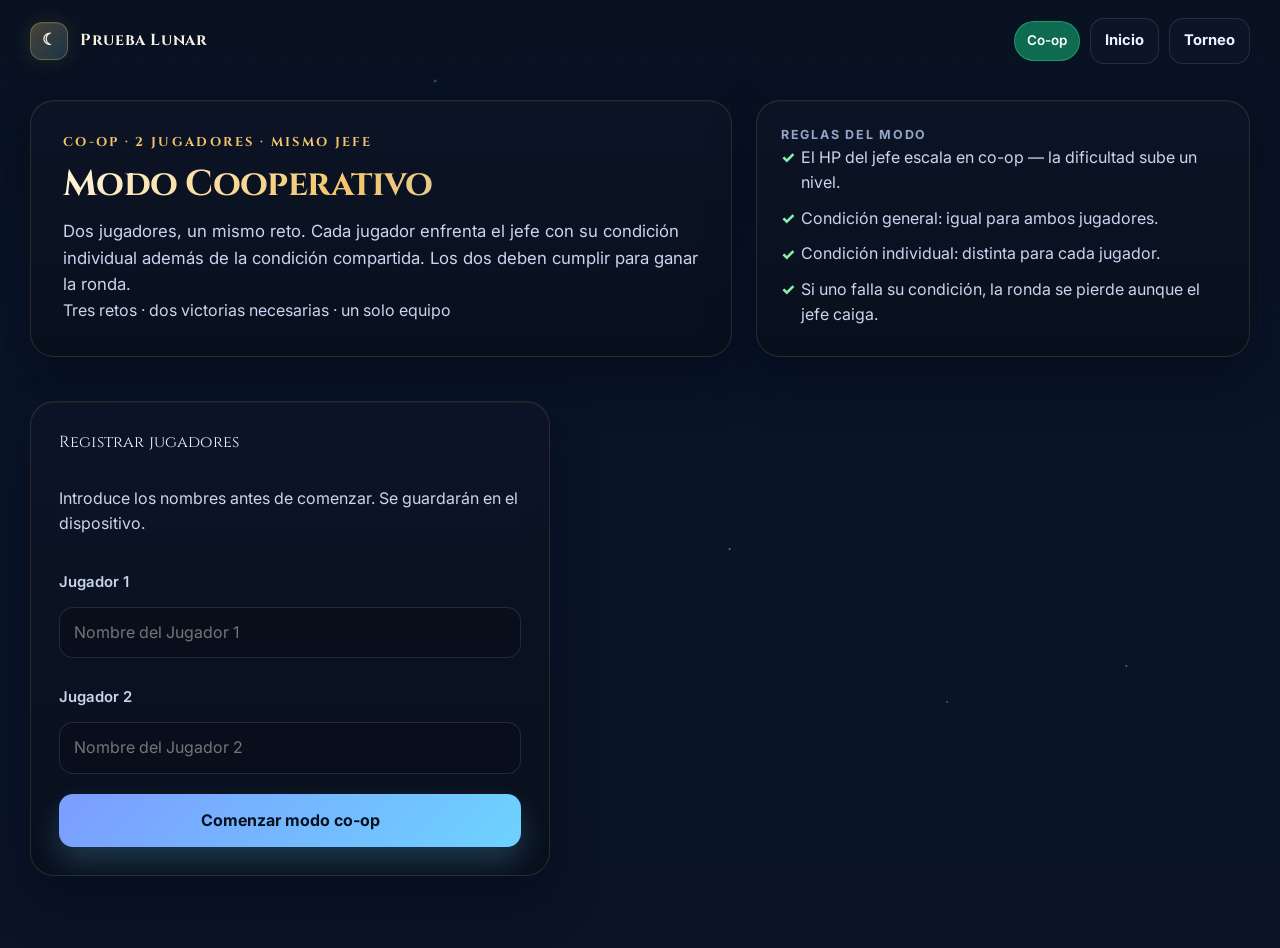
==== cooperativo.html @ 5e246ba1 "Modo Coop anexo de nuevo modo cooperativo, ajuste de datos, mejora en el torneo" ====
<!DOCTYPE html>
<html lang="es">

<head>
  <meta charset="UTF-8">
  <meta name="viewport" content="width=device-width, initial-scale=1.0">
  <title>Prueba Lunar | Modo Cooperativo</title>
  <link rel="preconnect" href="https://fonts.googleapis.com">
  <link rel="preconnect" href="https://fonts.gstatic.com" crossorigin>
  <link href="https://fonts.googleapis.com/css2?family=Cinzel:wght@500;600;700;800&family=Inter:wght@400;500;600;700;800&family=Sora:wght@500;600;700;800&display=swap" rel="stylesheet">
  <link rel="stylesheet" href="assets/css/base.css">
  <link rel="stylesheet" href="assets/css/layout.css">
  <link rel="stylesheet" href="assets/css/components.css">
  <link rel="stylesheet" href="assets/css/modes.css">
</head>

<body>
  <div class="site-shell">
    <header class="topbar">
      <a class="brand" href="index.html">
        <span class="brand-mark" aria-hidden="true">☾</span>
        <span>Prueba Lunar</span>
      </a>
      <div class="topbar-actions">
        <span class="status-chip status-chip-live">Co-op</span>
        <a class="btn btn-ghost btn-sm" href="index.html">Inicio</a>
        <a class="btn btn-ghost btn-sm" href="torneo.html">Torneo</a>
      </div>
    </header>

    <div id="coop-live-region" class="sr-only" aria-live="polite" aria-atomic="true"></div>

    <!-- ── Pantalla de configuración ─────────────────────────────────── -->
    <main id="coop-setup" class="page-wrap coop-setup-wrap">
      <section class="hero hero-landing">
        <div class="hero-copy">
          <div class="eyebrow">Co-op · 2 jugadores · mismo jefe</div>
          <h1 class="hero-title">Modo Cooperativo</h1>
          <p class="hero-text">
            Dos jugadores, un mismo reto. Cada jugador enfrenta el jefe con su condición individual
            además de la condición compartida. Los dos deben cumplir para ganar la ronda.
          </p>
          <p class="hero-note">Tres retos · dos victorias necesarias · un solo equipo</p>
        </div>

        <aside class="hero-panel" aria-label="Reglas del modo cooperativo">
          <div class="panel-kicker">Reglas del modo</div>
          <ul class="live-shortcuts-list">
            <li>El HP del jefe escala en co-op — la dificultad sube un nivel.</li>
            <li>Condición general: igual para ambos jugadores.</li>
            <li>Condición individual: distinta para cada jugador.</li>
            <li>Si uno falla su condición, la ronda se pierde aunque el jefe caiga.</li>
          </ul>
        </aside>
      </section>

      <div class="panel-card coop-setup-card">
        <div class="panel-title">Registrar jugadores</div>
        <p class="mode-selector-copy">Introduce los nombres antes de comenzar. Se guardarán en el dispositivo.</p>

        <div class="coop-setup-fields">
          <div class="coop-setup-field">
            <label class="form-label" for="input-player1">Jugador 1</label>
            <input class="form-input" id="input-player1" type="text" placeholder="Nombre del Jugador 1" autocomplete="off" maxlength="40">
          </div>
          <div class="coop-setup-field">
            <label class="form-label" for="input-player2">Jugador 2</label>
            <input class="form-input" id="input-player2" type="text" placeholder="Nombre del Jugador 2" autocomplete="off" maxlength="40">
          </div>
        </div>

        <button class="btn btn-gold coop-setup-btn" id="btn-coop-start" type="button">Comenzar modo co-op</button>
      </div>
    </main>

    <!-- ── Pantalla de juego ─────────────────────────────────────────── -->
    <main id="coop-game" class="page-wrap page-dashboard" hidden>

      <section class="hero hero-dashboard">
        <div class="hero-copy">
          <div class="eyebrow">Modo Cooperativo · Prueba Lunar v4.1.0</div>
          <h1 class="hero-title">Prueba Lunar</h1>
          <p class="hero-text">
            <span id="coop-hero-p1-name">Jugador 1</span>
            <span class="coop-hero-sep" aria-hidden="true"> &amp; </span>
            <span id="coop-hero-p2-name">Jugador 2</span>
          </p>
          <div class="hero-actions">
            <div class="prize-pill"><span aria-hidden="true">☾</span><span>Premio: Bendición Lunar</span></div>
            <div class="mode-badge">Co-op · dificultad escalada</div>
          </div>
          <p class="hero-note">Tres retos · dos victorias necesarias · persistencia local</p>
        </div>

        <aside class="hero-panel live-flow-card" aria-label="Atajos de teclado cooperativo">
          <div>
            <p class="panel-kicker">Atajos de teclado</p>
            <ul class="live-shortcuts-list">
              <li><kbd>S</kbd> sortear reto</li>
              <li><kbd>Espacio</kbd> iniciar o pausar tiempo</li>
              <li><kbd>R</kbd> reiniciar ronda</li>
              <li><kbd>1</kbd> ciclar resultado de Jugador 1</li>
              <li><kbd>2</kbd> ciclar resultado de Jugador 2</li>
            </ul>
          </div>
        </aside>
      </section>

      <div class="warning-box">
        <span class="warning-symbol" aria-hidden="true">⚠</span>
        <span>El HP de los jefes escala en co-op · dificultad difícil se trata como extremo · extremo añade condición extra.</span>
      </div>

      <!-- Marcador -->
      <section class="scoreboard">
        <div class="rounds-row">
          <div class="round-orb" id="coop-orb1">
            <span class="orb-icon" id="coop-orb1-icon">I</span>
            <span class="orb-label">RETO</span>
          </div>
          <div class="round-orb" id="coop-orb2">
            <span class="orb-icon" id="coop-orb2-icon">II</span>
            <span class="orb-label">RETO</span>
          </div>
          <div class="round-orb" id="coop-orb3">
            <span class="orb-icon" id="coop-orb3-icon">III</span>
            <span class="orb-label">RETO</span>
          </div>
        </div>

        <div class="score-center">
          <div class="score-nums" id="coop-score-nums">0 · 0</div>
          <div class="score-caption">victorias · derrotas</div>
          <div class="score-needed">necesita 2 victorias</div>
        </div>

        <div class="status-box">
          <div class="status-title">Estado actual</div>
          <div id="coop-status" class="status-label">En curso...</div>
        </div>
      </section>

      <!-- Banner de resultado -->
      <div id="coop-result-banner" class="result-banner" aria-live="polite" aria-atomic="true">
        <div class="banner-icon" id="coop-banner-icon">☾</div>
        <div class="banner-title" id="coop-banner-title"></div>
        <div class="banner-sub" id="coop-banner-sub"></div>
      </div>

      <!-- Controles -->
      <section class="panel-card controls-panel">
        <div class="section-heading">
          <div>
            <p class="eyebrow">Configuración</p>
            <h2 class="section-title">Prepara el siguiente reto</h2>
          </div>
        </div>
        <div class="controls">
          <button class="btn btn-gold" id="coop-btn-shuffle" type="button">Sortear reto</button>
          <button class="btn btn-ghost" id="coop-btn-reset-round" type="button">Reiniciar ronda</button>
          <button class="btn btn-ghost" id="coop-btn-change-players" type="button">Cambiar jugadores</button>
        </div>
      </section>

      <section class="roulette-panel" aria-label="Ruleta de jefes cooperativa">
        <div class="roulette-heading">
          <div>
            <div class="roulette-title">Ruleta Lunar</div>
            <div class="roulette-subtitle" id="coop-roulette-status" aria-live="polite">
              La rueda está lista para elegir la próxima leyenda.
            </div>
          </div>
        </div>
        <div class="roulette-stage">
          <div class="roulette-pointer" aria-hidden="true">▼</div>
          <div class="roulette-wheel-shell">
            <div class="roulette-wheel" id="coop-roulette-wheel">
              <div class="roulette-center">☾</div>
            </div>
          </div>
        </div>
      </section>

      <!-- Tarjeta del reto -->
      <section class="experience-grid">
        <div class="challenge-wrap" style="grid-column: 1 / -1">
          <div class="challenge-card">
            <div class="card-header">
              <div class="round-badge" id="coop-round-badge">1</div>
              <span class="type-tag" id="coop-type-tag">-</span>
              <span class="diff-badge" id="coop-diff-tag">-</span>
              <span class="diff-badge diff-extremo coop-scale-badge" id="coop-scale-badge" hidden aria-label="Dificultad escalada por co-op">Co-op ↑</span>
            </div>

            <div class="card-body">
              <!-- Estado vacío -->
              <div id="coop-empty-state" class="coop-empty-state">
                <p>Sortea el reto para comenzar la ronda.</p>
                <p class="coop-empty-hint">Pulsa <kbd>S</kbd> o el botón <strong>Sortear reto</strong>.</p>
              </div>

              <!-- Información del jefe (oculta hasta sortear) -->
              <div id="coop-boss-info" hidden>
                <div class="enemy-banner">
                  <div class="enemy-icon" id="coop-enemy-icon">👁</div>
                  <div>
                    <div class="enemy-name" id="coop-enemy-name">Leyenda Local</div>
                    <div class="enemy-region" id="coop-enemy-region">Región · Tipo</div>
                  </div>
                </div>

                <div class="challenge-name" id="coop-challenge-title">-</div>
                <div class="challenge-desc" id="coop-challenge-desc">-</div>

                <div class="mechanic-tip">
                  <span class="tip-symbol" aria-hidden="true">💡</span>
                  <span id="coop-tip-text"></span>
                </div>

                <!-- Condiciones generales (ambos jugadores) -->
                <div class="conditions">
                  <div class="conditions-title">Condiciones del reto — ambos jugadores</div>
                  <ul id="coop-general-conditions"></ul>
                </div>

                <!-- Condiciones individuales -->
                <div class="coop-individual-section">
                  <div class="conditions-title">Condición individual por jugador</div>
                  <div class="coop-individual-grid">
                    <div class="coop-player-slot">
                      <div class="coop-player-slot-label" id="coop-p1-label">Jugador 1</div>
                      <div class="coop-player-slot-text" id="coop-p1-condition">—</div>
                    </div>
                    <div class="coop-player-slot coop-player-slot-alt">
                      <div class="coop-player-slot-label" id="coop-p2-label">Jugador 2</div>
                      <div class="coop-player-slot-text" id="coop-p2-condition">—</div>
                    </div>
                  </div>
                </div>

                <!-- Cronómetro -->
                <div class="time-section">
                  <div class="time-limit-box">
                    <div class="time-limit-title">Tiempo límite</div>
                    <div class="time-limit-value" id="coop-time-limit-value">—</div>
                  </div>

                  <div class="timer-box">
                    <div class="timer-label">Tiempo del reto</div>
                    <div class="timer-display" id="coop-timer-display" role="timer" aria-live="off">06:00<small>.0</small></div>
                    <div class="timer-actions">
                      <button class="btn btn-gold" id="coop-btn-start-timer" type="button">Iniciar tiempo</button>
                      <button class="btn btn-ghost" id="coop-btn-reset-timer" type="button">Reiniciar tiempo</button>
                    </div>
                  </div>
                </div>

                <!-- Botones de resultado por jugador -->
                <div class="coop-result-grid" id="coop-result-grid">
                  <div class="coop-result-player">
                    <div class="coop-result-player-name" id="coop-result-p1-name">Jugador 1</div>
                    <div class="coop-result-btns">
                      <button class="btn-win" id="coop-btn-p1-win" type="button">Cumplió</button>
                      <button class="btn-lose" id="coop-btn-p1-lose" type="button">Falló</button>
                    </div>
                    <div class="coop-result-status" id="coop-result-p1-status" aria-live="polite">Pendiente</div>
                  </div>

                  <div class="coop-result-player">
                    <div class="coop-result-player-name" id="coop-result-p2-name">Jugador 2</div>
                    <div class="coop-result-btns">
                      <button class="btn-win" id="coop-btn-p2-win" type="button">Cumplió</button>
                      <button class="btn-lose" id="coop-btn-p2-lose" type="button">Falló</button>
                    </div>
                    <div class="coop-result-status" id="coop-result-p2-status" aria-live="polite">Pendiente</div>
                  </div>
                </div>

              </div><!-- /coop-boss-info -->
            </div><!-- /card-body -->
          </div><!-- /challenge-card -->
        </div>
      </section>

      <div class="progress-dots">
        <div class="dot" id="coop-dot0"></div>
        <div class="dot" id="coop-dot1"></div>
        <div class="dot" id="coop-dot2"></div>
      </div>

      <div class="divider-ornament">Prueba Lunar v4.1.0</div>
      <div class="footer">Prueba Lunar v4.1.0 · Modo Cooperativo</div>

    </main><!-- /coop-game -->
  </div>

  <script src="assets/js/data.local.js" defer></script>
  <script src="assets/js/features/coop-mode.js" defer></script>
</body>

</html>
---- assets/css/base.css ----
*,
*::before,
*::after {
  box-sizing: border-box;
}

:root {
  color-scheme: dark;
  --bg: #071120;
  --bg-alt: #0b1730;
  --surface: rgba(15, 23, 42, 0.84);
  --surface-strong: #111c34;
  --surface-alt: #162545;
  --line: rgba(148, 163, 184, 0.18);
  --line-strong: rgba(124, 156, 255, 0.32);
  --text: #eef4ff;
  --text-soft: #c8d6ef;
  --text-muted: #93a6c8;
  --text2: #c8d6ef;
  --text3: #93a6c8;
  --primary: #7c9cff;
  --primary-2: #6dd3ff;
  --accent: #9d7bff;
  --gold: #f4c56b;
  --success: #34d399;
  --danger: #fb7185;
  --warning: #fbbf24;
  --win: #34d399;
  --lose: #fb7185;
  --shadow: 0 24px 50px rgba(2, 6, 23, 0.42);
  --radius-xl: 24px;
  --radius-lg: 20px;
  --radius-md: 16px;
  --radius-sm: 12px;
  --max-width: 1220px;
}

html {
  scroll-behavior: smooth;
}

body {
  margin: 0;
  min-height: 100vh;
  font-family: 'Inter', sans-serif;
  background:
    radial-gradient(circle at 12% 8%, rgba(244, 197, 107, 0.16), transparent 0 24%),
    radial-gradient(circle at 85% 2%, rgba(157, 123, 255, 0.18), transparent 0 26%),
    radial-gradient(circle at 50% 0%, rgba(109, 211, 255, 0.12), transparent 0 30%),
    linear-gradient(180deg, #071120 0%, #091427 42%, #0a1426 100%);
  color: var(--text);
  line-height: 1.6;
}

body::before {
  content: '';
  position: fixed;
  inset: 0;
  background-image:
    linear-gradient(rgba(255, 255, 255, 0.018) 1px, transparent 1px),
    linear-gradient(90deg, rgba(255, 255, 255, 0.018) 1px, transparent 1px);
  background-size: 28px 28px;
  mask-image: linear-gradient(180deg, rgba(0, 0, 0, 0.58), transparent);
  pointer-events: none;
  z-index: 0;
}

body::after {
  content: '';
  position: fixed;
  inset: 0;
  pointer-events: none;
  z-index: 0;
  opacity: 0.95;
  background-image:
    radial-gradient(2px 2px at 14% 18%, rgba(255, 255, 255, 0.82), transparent 100%),
    radial-gradient(1.5px 1.5px at 27% 72%, rgba(255, 255, 255, 0.55), transparent 100%),
    radial-gradient(2px 2px at 46% 28%, rgba(244, 197, 107, 0.68), transparent 100%),
    radial-gradient(1.5px 1.5px at 63% 14%, rgba(109, 211, 255, 0.7), transparent 100%),
    radial-gradient(2px 2px at 81% 34%, rgba(255, 255, 255, 0.72), transparent 100%),
    radial-gradient(1.5px 1.5px at 74% 78%, rgba(244, 197, 107, 0.52), transparent 100%),
    radial-gradient(1.5px 1.5px at 9% 54%, rgba(255, 255, 255, 0.5), transparent 100%),
    radial-gradient(2px 2px at 34% 9%, rgba(109, 211, 255, 0.52), transparent 100%),
    radial-gradient(1.5px 1.5px at 57% 61%, rgba(255, 255, 255, 0.56), transparent 100%),
    radial-gradient(2px 2px at 90% 12%, rgba(244, 197, 107, 0.62), transparent 100%),
    radial-gradient(1.5px 1.5px at 88% 74%, rgba(255, 255, 255, 0.46), transparent 100%),
    radial-gradient(2px 2px at 19% 86%, rgba(244, 197, 107, 0.44), transparent 100%);
  filter: drop-shadow(0 0 4px rgba(255, 255, 255, 0.12));
  animation: lunarTwinkle 4.8s ease-in-out infinite alternate, starDrift 18s ease-in-out infinite alternate;
}

a {
  color: inherit;
  text-decoration: none;
}

button,
input,
select,
textarea {
  font: inherit;
}

small {
  font-size: 0.72em;
}

.sr-only {
  position: absolute;
  width: 1px;
  height: 1px;
  overflow: hidden;
  white-space: nowrap;
  clip: rect(0, 0, 0, 0);
  clip-path: inset(50%);
}

:focus-visible {
  outline: 3px solid rgba(109, 211, 255, 0.7);
  outline-offset: 3px;
}

@keyframes lunarTwinkle {
  0% {
    opacity: 0.52;
    filter: brightness(0.95);
  }

  50% {
    opacity: 0.96;
    filter: brightness(1.18);
  }

  100% {
    opacity: 0.62;
    filter: brightness(1.02);
  }
}

@keyframes starDrift {
  0% {
    transform: translateY(0px) translateX(0px) scale(1);
  }

  50% {
    transform: translateY(-6px) translateX(4px) scale(1.01);
  }

  100% {
    transform: translateY(4px) translateX(-3px) scale(0.99);
  }
}
---- assets/css/layout.css ----
.site-shell {
  position: relative;
  z-index: 1;
}

.topbar {
  width: min(var(--max-width), calc(100% - 32px));
  margin: 0 auto;
  padding: 18px 0 8px;
  display: flex;
  align-items: center;
  justify-content: space-between;
  gap: 16px;
  flex-wrap: wrap;
}

.topbar-actions {
  display: flex;
  align-items: center;
  gap: 10px;
  flex-wrap: wrap;
}

.page-wrap {
  width: min(var(--max-width), calc(100% - 32px));
  margin: 0 auto;
  padding: 18px 0 72px;
}

.page-dashboard {
  padding-bottom: 88px;
}

.hero {
  display: grid;
  gap: 24px;
  align-items: stretch;
  margin: 10px 0 20px;
}

.hero-landing {
  grid-template-columns: 1.35fr 0.95fr;
}

.hero-dashboard {
  grid-template-columns: 1.45fr 0.85fr;
}

.hero-copy {
  padding: 32px;
}

.hero-panel {
  padding: 24px;
}

.feature-grid {
  display: grid;
  gap: 16px;
  margin: 20px 0 28px;
}

.feature-grid.three-cols {
  grid-template-columns: repeat(3, minmax(0, 1fr));
}

.mode-selector-grid,
.selector-support-grid,
.dashboard-grid,
.experience-grid,
.tournament-layout {
  display: grid;
  gap: 18px;
}

.mode-selector-grid,
.selector-support-grid,
.dashboard-grid {
  grid-template-columns: repeat(2, minmax(0, 1fr));
}

.experience-grid {
  grid-template-columns: 0.9fr 1.1fr;
  align-items: start;
  margin-top: 18px;
}

.tournament-layout {
  grid-template-columns: 380px 1fr;
  align-items: start;
  margin-top: 18px;
}

.section-heading {
  display: flex;
  justify-content: space-between;
  gap: 12px;
  align-items: center;
  margin-bottom: 14px;
}

.controls {
  display: flex;
  gap: 10px;
  flex-wrap: wrap;
}

.select-wrap {
  flex: 1 1 220px;
}

.time-section {
  display: grid;
  grid-template-columns: 220px 1fr;
  gap: 14px;
  margin-bottom: 18px;
}

.result-btns {
  display: grid;
  grid-template-columns: repeat(2, minmax(0, 1fr));
  gap: 12px;
  margin-top: 16px;
}

.progress-dots {
  display: flex;
  justify-content: center;
  gap: 10px;
  margin-top: 18px;
}

.bracket-container {
  display: flex;
  gap: 18px;
  overflow-x: auto;
  padding: 4px 2px 10px;
}

.round-column {
  min-width: 260px;
  display: grid;
  gap: 14px;
}

@media (max-width: 1080px) {
  .hero-landing,
  .hero-dashboard,
  .experience-grid,
  .tournament-layout {
    grid-template-columns: 1fr;
  }

  .scoreboard {
    grid-template-columns: 1fr;
    text-align: center;
  }

  .rounds-row {
    justify-content: center;
  }

  .status-box {
    align-items: center;
    text-align: center;
  }
}

@media (max-width: 760px) {
  .feature-grid.three-cols,
  .mode-selector-grid,
  .selector-support-grid,
  .dashboard-grid {
    grid-template-columns: 1fr;
  }

  .time-section,
  .result-btns {
    grid-template-columns: 1fr;
  }
}

@media (max-width: 560px) {
  .page-wrap,
  .topbar {
    width: min(var(--max-width), calc(100% - 20px));
  }

  .controls,
  .modal-actions,
  .participant-actions,
  .topbar-actions {
    flex-direction: column;
    align-items: stretch;
  }

  .btn,
  .btn-win,
  .btn-lose {
    width: 100%;
  }
}
---- assets/css/components.css ----
.brand {
  display: inline-flex;
  align-items: center;
  gap: 12px;
  font-family: 'Cinzel', serif;
  font-weight: 700;
  letter-spacing: 0.04em;
  color: #f7f1e0;
}

.brand-mark {
  width: 38px;
  height: 38px;
  display: grid;
  place-items: center;
  border-radius: 12px;
  background: linear-gradient(135deg, rgba(244, 197, 107, 0.28), rgba(109, 211, 255, 0.18));
  border: 1px solid rgba(244, 197, 107, 0.28);
  box-shadow: inset 0 1px 0 rgba(255, 255, 255, 0.06), 0 0 24px rgba(244, 197, 107, 0.12);
}

.hero-copy,
.hero-panel,
.panel-card,
.feature-card,
.scoreboard,
.roulette-panel,
.challenge-card,
.controls-panel,
.global-rules-box,
.result-banner,
.modal {
  position: relative;
  overflow: hidden;
  background: linear-gradient(180deg, rgba(13, 20, 38, 0.92), rgba(9, 15, 28, 0.94));
  border: 1px solid rgba(244, 197, 107, 0.14);
  border-radius: var(--radius-xl);
  box-shadow: var(--shadow), inset 0 1px 0 rgba(255, 255, 255, 0.04);
  backdrop-filter: blur(12px);
}

.hero-copy::before,
.hero-panel::before,
.panel-card::before,
.feature-card::before,
.scoreboard::before,
.roulette-panel::before,
.challenge-card::before,
.controls-panel::before,
.global-rules-box::before,
.result-banner::before,
.modal::before {
  content: '';
  position: absolute;
  inset: 0;
  background:
    radial-gradient(circle at top right, rgba(244, 197, 107, 0.08), transparent 0 28%),
    radial-gradient(circle at bottom left, rgba(109, 211, 255, 0.06), transparent 0 30%);
  pointer-events: none;
}

.panel-card,
.feature-card {
  padding: 24px;
}

.panel-card {
  display: flex;
  flex-direction: column;
  gap: 12px;
}

.feature-card {
  display: flex;
  flex-direction: column;
  gap: 8px;
}

.eyebrow {
  margin: 0 0 12px;
  color: #f4c56b;
  font-family: 'Cinzel', serif;
  font-size: 0.8rem;
  font-weight: 700;
  letter-spacing: 0.18em;
  text-transform: uppercase;
}

.hero-title {
  margin: 0 0 14px;
  font-family: 'Cinzel', serif;
  font-size: clamp(2.2rem, 2.8vw, 3.3rem);
  line-height: 1.08;
  letter-spacing: -0.02em;
  color: transparent;
  background: linear-gradient(135deg, #fff6df 0%, #f4c56b 45%, #b9dfff 100%);
  -webkit-background-clip: text;
  background-clip: text;
}

.hero-text {
  margin: 0;
  max-width: 62ch;
  color: var(--text-soft);
  font-size: 1.05rem;
}

.hero-actions {
  display: flex;
  align-items: center;
  flex-wrap: wrap;
  gap: 12px;
  margin-top: 22px;
}

.hero-note,
.mode-selector-copy,
.empty-state,
.status-note {
  margin: 0;
  color: var(--text-soft);
}

.feature-card p,
.panel-card p {
  margin: 0;
}

.panel-kicker,
.global-rules-title,
.status-title,
.score-caption,
.conditions-title,
.time-limit-title,
.timer-label,
.round-title,
.champion-title,
.modal-title,
.live-shortcuts-title,
.count-pill {
  color: var(--text-muted);
  font-size: 0.78rem;
  font-weight: 700;
  letter-spacing: 0.14em;
  text-transform: uppercase;
}

.panel-title,
.feature-card h3,
.section-title,
.mode-selector-title,
.challenge-name,
.roulette-title,
.enemy-name,
.champion-name {
  font-family: 'Cinzel', serif;
  letter-spacing: 0.01em;
}

.panel-title,
.feature-card h3,
.section-title {
  margin: 0 0 10px;
}

.status-chip,
.prize-pill,
.mode-badge,
.type-tag,
.diff-badge,
.count-pill {
  display: inline-flex;
  align-items: center;
  gap: 8px;
  padding: 8px 12px;
  border-radius: 999px;
  font-size: 0.84rem;
  font-weight: 600;
}

.status-chip {
  background: rgba(124, 156, 255, 0.12);
  border: 1px solid rgba(124, 156, 255, 0.22);
  color: var(--primary-2);
}

.status-chip-live {
  background: #0f6b50;
  border-color: rgba(52, 211, 153, 0.42);
  color: #ffffff;
}

.prize-pill {
  background: linear-gradient(135deg, rgba(124, 156, 255, 0.18), rgba(109, 211, 255, 0.12));
  border: 1px solid var(--line-strong);
  color: var(--text);
}

.mode-badge {
  background: #7a4d0b;
  border: 1px solid rgba(244, 197, 107, 0.34);
  color: #ffffff;
}

.count-pill {
  background: rgba(124, 156, 255, 0.12);
  border: 1px solid rgba(124, 156, 255, 0.22);
  color: var(--text);
}

.btn,
.btn-win,
.btn-lose,
.match-btn,
.edit-btn,
.player-remove {
  transition: transform 0.18s ease, box-shadow 0.18s ease, opacity 0.18s ease, background 0.18s ease;
}

.btn {
  display: inline-flex;
  align-items: center;
  justify-content: center;
  gap: 8px;
  padding: 12px 16px;
  border: 0;
  border-radius: 14px;
  font-weight: 700;
  cursor: pointer;
}

.btn:hover,
.btn-win:hover,
.btn-lose:hover,
.match-btn:hover,
.edit-btn:hover {
  transform: translateY(-1px);
}

.btn:disabled,
.btn-win:disabled,
.btn-lose:disabled {
  opacity: 0.6;
  cursor: not-allowed;
  transform: none;
}

.btn-primary,
.btn-gold {
  background: linear-gradient(135deg, var(--primary), var(--primary-2));
  color: #06101f;
  box-shadow: 0 14px 30px rgba(109, 211, 255, 0.22);
}

.btn-secondary {
  background: rgba(124, 156, 255, 0.12);
  border: 1px solid rgba(124, 156, 255, 0.24);
  color: var(--text);
}

.btn-ghost {
  background: rgba(15, 23, 42, 0.72);
  border: 1px solid var(--line);
  color: var(--text);
}

.btn-sm {
  padding: 10px 14px;
  font-size: 0.92rem;
}

.warning-box,
.info-banner {
  display: flex;
  align-items: flex-start;
  gap: 14px;
  margin-bottom: 20px;
  padding: 16px 18px;
  border-radius: 16px;
  border: 1px solid rgba(251, 191, 36, 0.22);
  background: rgba(251, 191, 36, 0.08);
  color: var(--text-soft);
}

.warning-symbol,
.info-banner-icon {
  color: var(--warning);
  font-size: 1.1rem;
  line-height: 1.2;
}

.metric-list,
.mode-selector-list,
.selector-rules-list,
.global-rules-list,
.check-list,
.live-shortcuts-list,
.players-list {
  display: grid;
  gap: 10px;
}

.players-list {
  list-style: none;
  padding: 0;
  margin: 0;
}

.metric-card,
.match-player,
.players-list li {
  display: flex;
  align-items: flex-start;
  justify-content: space-between;
  gap: 14px;
  padding: 14px 16px;
  border-radius: 16px;
  background: rgba(124, 156, 255, 0.08);
  border: 1px solid rgba(124, 156, 255, 0.16);
}

.metric-card strong {
  min-width: 44px;
  font-family: 'Sora', sans-serif;
  font-size: 1.5rem;
  line-height: 1;
}

.metric-card span,
.selector-rules-list li,
.global-rules-list li,
.check-list li,
.live-shortcuts-list li,
.mode-selector-list li,
.conditions li {
  color: var(--text-soft);
}

.mode-selector-card {
  position: relative;
  overflow: hidden;
  padding: 24px;
  border-radius: var(--radius-xl);
  border: 1px solid rgba(244, 197, 107, 0.16);
  background: linear-gradient(180deg, rgba(16, 24, 44, 0.94), rgba(10, 16, 30, 0.94));
  box-shadow: var(--shadow);
}

.mode-selector-card::before {
  content: '';
  position: absolute;
  inset: 0 0 auto 0;
  height: 2px;
  background: linear-gradient(90deg, transparent, rgba(244, 197, 107, 0.8), rgba(109, 211, 255, 0.7), transparent);
}

.mode-selector-card::after {
  content: '';
  position: absolute;
  inset: 0;
  background: radial-gradient(circle at top right, rgba(109, 211, 255, 0.14), transparent 0 36%);
  pointer-events: none;
}

.mode-selector-card-alt::after {
  background: radial-gradient(circle at top right, rgba(157, 123, 255, 0.15), transparent 0 36%);
}

.mode-selector-top {
  display: flex;
  justify-content: space-between;
  gap: 12px;
  flex-wrap: wrap;
  margin-bottom: 14px;
}

.mode-selector-label {
  color: var(--text-muted);
  font-size: 0.8rem;
  font-weight: 700;
  letter-spacing: 0.14em;
  text-transform: uppercase;
}

.mode-selector-title,
.challenge-name {
  color: #fff4da;
}

.mode-selector-list,
.selector-rules-list,
.global-rules-list,
.check-list,
.live-shortcuts-list,
.conditions ul {
  list-style: none;
  padding: 0;
  margin: 0;
}

.mode-selector-list li,
.selector-rules-list li,
.check-list li,
.global-rules-list li,
.live-shortcuts-list li,
.conditions li {
  position: relative;
  padding-left: 20px;
}

.mode-selector-list li::before,
.selector-rules-list li::before,
.check-list li::before,
.global-rules-list li::before,
.live-shortcuts-list li::before {
  content: '✓';
  position: absolute;
  left: 0;
  top: 0.02rem;
  color: #86efac;
  font-weight: 800;
}

.panel-icon {
  width: 38px;
  height: 38px;
  display: grid;
  place-items: center;
  border-radius: 12px;
  margin-bottom: 12px;
  background: rgba(124, 156, 255, 0.12);
  color: var(--primary-2);
  font-weight: 800;
}

.mode-selector-btn,
.selector-secondary-btn {
  width: 100%;
}

.selector-actions-card {
  display: flex;
  flex-direction: column;
  justify-content: space-between;
}

.scoreboard {
  display: grid;
  grid-template-columns: 1fr auto 1fr;
  align-items: center;
  gap: 16px;
  padding: 20px;
  margin: 18px 0;
}

.rounds-row {
  display: flex;
  align-items: center;
  gap: 10px;
  flex-wrap: wrap;
}

.round-orb {
  width: 58px;
  height: 58px;
  border-radius: 50%;
  display: grid;
  place-items: center;
  background: rgba(124, 156, 255, 0.06);
  border: 1px solid var(--line);
  text-align: center;
}

.round-orb.active {
  border-color: var(--primary-2);
  box-shadow: 0 0 0 3px rgba(109, 211, 255, 0.12);
}

.round-orb.won {
  background: rgba(52, 211, 153, 0.12);
  border-color: rgba(52, 211, 153, 0.42);
}

.round-orb.lost {
  background: rgba(251, 113, 133, 0.12);
  border-color: rgba(251, 113, 133, 0.42);
}

.orb-icon {
  display: block;
  font-family: 'Sora', sans-serif;
  font-size: 1.05rem;
  font-weight: 700;
}

.orb-label {
  display: block;
  font-size: 0.55rem;
  color: var(--text-muted);
  letter-spacing: 0.12em;
}

.score-center {
  text-align: center;
}

.score-nums,
.time-limit-value,
.timer-display {
  font-family: 'Sora', sans-serif;
}

.score-nums {
  font-size: clamp(1.7rem, 2vw, 2rem);
  line-height: 1.1;
}

.score-needed {
  margin-top: 6px;
  color: var(--text-soft);
  font-size: 0.94rem;
}

.status-box {
  display: flex;
  flex-direction: column;
  gap: 6px;
  align-items: flex-end;
  text-align: right;
}

.status-label {
  font-size: 1.05rem;
  font-weight: 700;
}

select,
.form-input,
.form-textarea {
  width: 100%;
  border-radius: 14px;
  border: 1px solid var(--line);
  background: rgba(9, 15, 28, 0.82);
  color: var(--text);
}

select {
  padding: 13px 14px;
  appearance: none;
  background-image:
    linear-gradient(45deg, transparent 50%, var(--primary-2) 50%),
    linear-gradient(135deg, var(--primary-2) 50%, transparent 50%);
  background-position:
    calc(100% - 18px) calc(50% - 2px),
    calc(100% - 12px) calc(50% - 2px);
  background-size: 6px 6px, 6px 6px;
  background-repeat: no-repeat;
  padding-right: 36px;
}

.roulette-panel,
.timer-box,
.time-limit-box,
.conditions,
.match-card {
  padding: 18px;
}

.challenge-card {
  padding: 0;
}

.card-body {
  padding: 18px;
}

.roulette-heading {
  text-align: center;
  margin-bottom: 14px;
}

.roulette-title {
  font-size: 1.1rem;
  margin-bottom: 4px;
  color: #fff0cc;
}

.roulette-subtitle {
  color: var(--text-soft);
  font-size: 0.95rem;
}

.roulette-stage {
  position: relative;
  display: flex;
  justify-content: center;
  padding-top: 14px;
}

.roulette-pointer {
  position: absolute;
  top: -6px;
  left: 50%;
  transform: translateX(-50%);
  color: var(--gold);
  font-size: 1.4rem;
  z-index: 3;
}

.roulette-wheel-shell {
  width: min(360px, 80vw);
  aspect-ratio: 1;
  padding: 12px;
  border-radius: 50%;
  background: radial-gradient(circle at center, rgba(124, 156, 255, 0.12), rgba(10, 16, 30, 0.35) 60%, transparent 72%);
}

.roulette-wheel {
  --roulette-radius: clamp(104px, 15vw, 134px);
  position: relative;
  width: 100%;
  height: 100%;
  border-radius: 50%;
  overflow: hidden;
  border: 2px solid rgba(124, 156, 255, 0.28);
  background: radial-gradient(circle at center, rgba(8, 13, 25, 0.9), rgba(9, 14, 27, 0.98));
  box-shadow: inset 0 0 32px rgba(0, 0, 0, 0.34);
}

.roulette-label {
  position: absolute;
  left: 50%;
  top: 50%;
  z-index: 2;
}

.roulette-emoji {
  width: 40px;
  height: 40px;
  display: inline-flex;
  align-items: center;
  justify-content: center;
  border-radius: 50%;
  background: rgba(7, 11, 24, 0.84);
  border: 1px solid rgba(255, 255, 255, 0.16);
  box-shadow: 0 10px 20px rgba(2, 6, 23, 0.35);
  font-size: 1.2rem;
}

.roulette-label.is-selected .roulette-emoji {
  border-color: var(--gold);
  box-shadow: 0 0 0 3px rgba(244, 197, 107, 0.12);
}

.roulette-center {
  position: absolute;
  inset: 50%;
  transform: translate(-50%, -50%);
  width: 82px;
  height: 82px;
  display: grid;
  place-items: center;
  border-radius: 50%;
  background: linear-gradient(135deg, rgba(124, 156, 255, 0.18), rgba(109, 211, 255, 0.12));
  border: 1px solid rgba(109, 211, 255, 0.35);
  font-size: 1.9rem;
  z-index: 3;
  transition: transform 0.25s ease, box-shadow 0.25s ease;
}

.roulette-center.winner-reveal {
  transform: translate(-50%, -50%) scale(1.08);
  box-shadow: 0 0 0 6px rgba(244, 197, 107, 0.14);
}

.card-header {
  display: flex;
  align-items: center;
  gap: 10px;
  flex-wrap: wrap;
  padding: 16px 18px;
  border-bottom: 1px solid var(--line);
  background: rgba(124, 156, 255, 0.05);
}

.round-badge {
  width: 38px;
  height: 38px;
  display: grid;
  place-items: center;
  border-radius: 12px;
  background: linear-gradient(135deg, var(--primary), var(--primary-2));
  color: #06101f;
  font-family: 'Sora', sans-serif;
  font-weight: 700;
}

.type-tag,
.diff-badge {
  border: 1px solid transparent;
}

.tag-combat {
  background: rgba(190, 24, 93, 0.24);
  border-color: rgba(251, 113, 133, 0.28);
  color: #fff1f5;
}

.tag-nohit {
  background: rgba(3, 105, 161, 0.26);
  border-color: rgba(109, 211, 255, 0.28);
  color: #effbff;
}

.tag-restriction {
  background: rgba(161, 98, 7, 0.3);
  border-color: rgba(244, 197, 107, 0.28);
  color: #fff6e1;
}

.tag-speedrun {
  background: #0f6b50;
  border-color: rgba(52, 211, 153, 0.34);
  color: #ffffff;
}

.diff-medio {
  background: rgba(67, 97, 238, 0.28);
  border-color: rgba(124, 156, 255, 0.28);
  color: #eef3ff;
}

.diff-dificil {
  background: rgba(161, 98, 7, 0.3);
  border-color: rgba(251, 191, 36, 0.28);
  color: #fff5dd;
}

.diff-extremo {
  background: rgba(190, 24, 93, 0.24);
  border-color: rgba(251, 113, 133, 0.28);
  color: #ffe8ee;
}

.edit-btn {
  margin-left: auto;
  padding: 9px 12px;
  border-radius: 12px;
  border: 1px solid var(--line);
  background: rgba(9, 15, 28, 0.75);
  color: var(--text-soft);
  cursor: pointer;
}

.enemy-banner {
  display: flex;
  align-items: center;
  gap: 14px;
  padding: 14px 16px;
  margin-bottom: 16px;
  border-radius: 16px;
  background: rgba(124, 156, 255, 0.08);
  border: 1px solid rgba(124, 156, 255, 0.16);
}

.enemy-icon {
  width: 48px;
  height: 48px;
  display: grid;
  place-items: center;
  border-radius: 14px;
  background: rgba(7, 11, 24, 0.7);
  font-size: 1.4rem;
  flex-shrink: 0;
}

.enemy-region {
  color: var(--text-muted);
  font-size: 0.88rem;
}

.mechanic-tip {
  display: flex;
  align-items: flex-start;
  gap: 10px;
  padding: 12px 14px;
  margin-bottom: 16px;
  border-radius: 14px;
  background: rgba(109, 211, 255, 0.08);
  border: 1px solid rgba(109, 211, 255, 0.16);
  color: var(--text-soft);
}

.round-intro-banner {
  margin: 0 0 16px;
  padding: 16px;
  border-radius: 16px;
  border: 1px solid rgba(244, 197, 107, 0.22);
  background:
    radial-gradient(circle at 95% 5%, rgba(244, 197, 107, 0.16), transparent 0 35%),
    rgba(251, 191, 36, 0.08);
}

.round-intro-top {
  display: flex;
  align-items: center;
  justify-content: space-between;
  gap: 10px;
  margin-bottom: 8px;
}

.round-intro-kicker {
  margin: 0;
  color: var(--text-muted);
  font-size: 0.75rem;
  font-weight: 700;
  letter-spacing: 0.14em;
  text-transform: uppercase;
}

.round-intro-title {
  margin: 0;
  color: #fff1cf;
  font-size: 1.22rem;
}

.round-intro-meta {
  margin: 6px 0 12px;
  color: var(--text-soft);
}

.round-intro-tip {
  margin: 10px 0 12px;
  padding: 10px 12px;
  border-radius: 12px;
  border: 1px solid rgba(109, 211, 255, 0.2);
  background: rgba(109, 211, 255, 0.08);
  color: var(--text-soft);
}

.time-limit-box,
.timer-box {
  border-radius: 18px;
  border: 1px solid var(--line);
  background: rgba(8, 13, 25, 0.72);
}

.time-limit-value {
  margin-top: 8px;
  font-size: 1.8rem;
  line-height: 1.1;
}

.timer-label {
  text-align: center;
}

.timer-display {
  margin: 10px 0 16px;
  font-size: clamp(2.3rem, 4vw, 3.8rem);
  line-height: 1;
  text-align: center;
}

.timer-display.danger {
  color: #fecaca;
}

.timer-actions,
.modal-actions,
.participant-actions,
.match-actions,
.match-actions-all {
  display: flex;
  gap: 10px;
  flex-wrap: wrap;
}

.timer-actions {
  justify-content: center;
}

.conditions {
  padding: 16px;
  border-radius: 18px;
  border: 1px solid var(--line);
  background: rgba(7, 11, 24, 0.6);
}

.conditions li::before {
  content: '•';
  position: absolute;
  left: 0;
  color: var(--primary-2);
  font-weight: 800;
}

.result-banner {
  display: none;
  text-align: center;
  padding: 28px 24px;
  margin: 18px 0 20px;
}

.result-banner.show {
  display: block;
}

.result-banner.victory {
  border-color: rgba(52, 211, 153, 0.28);
  background: linear-gradient(180deg, rgba(14, 40, 34, 0.86), rgba(11, 23, 28, 0.88));
}

.result-banner.defeat {
  border-color: rgba(251, 113, 133, 0.28);
  background: linear-gradient(180deg, rgba(53, 19, 32, 0.86), rgba(27, 12, 18, 0.88));
}

.banner-icon {
  font-size: 2.4rem;
  margin-bottom: 8px;
}

.banner-title {
  margin: 0 0 8px;
  font-family: 'Sora', sans-serif;
  font-size: 1.45rem;
}

.banner-sub {
  color: var(--text-soft);
}

.btn-win {
  padding: 14px;
  border: 1px solid rgba(52, 211, 153, 0.34);
  border-radius: 14px;
  font-weight: 800;
  cursor: pointer;
  background: #0f6b50;
  color: #ffffff;
}

.btn-lose {
  padding: 14px;
  border: 1px solid rgba(251, 113, 133, 0.32);
  border-radius: 14px;
  font-weight: 800;
  cursor: pointer;
  background: #9f1239;
  color: #ffffff;
}

.dot {
  width: 10px;
  height: 10px;
  border-radius: 999px;
  background: rgba(148, 163, 184, 0.18);
  border: 1px solid var(--line);
}

.dot.active {
  background: var(--primary-2);
}

.dot.won {
  background: var(--success);
}

.dot.lost {
  background: var(--danger);
}

.divider-ornament {
  display: flex;
  align-items: center;
  gap: 14px;
  margin: 28px 0 10px;
  color: var(--text-muted);
  font-size: 0.82rem;
  letter-spacing: 0.12em;
  text-transform: uppercase;
}

.divider-ornament::before,
.divider-ornament::after {
  content: '';
  flex: 1;
  height: 1px;
  background: linear-gradient(90deg, transparent, var(--line), transparent);
}

.footer {
  text-align: center;
  color: var(--text-muted);
  font-size: 0.85rem;
}

dialog.modal-overlay {
  border: 0;
  max-width: none;
}

.modal-overlay {
  position: fixed;
  inset: 0;
  display: none;
  align-items: center;
  justify-content: center;
  padding: 16px;
  background: rgba(2, 6, 23, 0.74);
  z-index: 100;
}

.modal-overlay.open {
  display: flex;
}

.modal {
  width: min(520px, 100%);
  padding: 24px;
}

.form-label {
  display: block;
  margin: 14px 0 6px;
  color: var(--text-soft);
  font-size: 0.93rem;
  font-weight: 600;
}

.form-input,
.form-textarea {
  padding: 12px 14px;
}

.form-textarea {
  resize: vertical;
  min-height: 90px;
}

.participant-form {
  display: grid;
  gap: 10px;
  margin-bottom: 14px;
}

.player-remove {
  border: 0;
  background: transparent;
  color: #fda4af;
  cursor: pointer;
  font-size: 1rem;
}

.match-card {
  border-radius: 16px;
  border: 1px solid var(--line);
  background: rgba(8, 13, 25, 0.72);
}

.match-complete {
  border-color: rgba(52, 211, 153, 0.2);
}

.match-player.bye {
  border: 1px dashed rgba(52, 211, 153, 0.3);
}

.match-name {
  font-weight: 600;
}

.pending {
  color: var(--text-muted);
}

.match-btn {
  border: 0;
  border-radius: 10px;
  padding: 7px 10px;
  font-size: 0.85rem;
  font-weight: 700;
  cursor: pointer;
  background: #0f6b50;
  color: #ffffff;
}

.match-btn-dq {
  background: #9f1239;
  color: #ffffff;
}

.match-status {
  font-size: 0.88rem;
  color: var(--text-soft);
}

.match-boss-section {
  display: flex;
  align-items: center;
  gap: 8px;
  padding: 8px 18px;
  border-top: 1px solid rgba(255, 255, 255, 0.06);
  flex-wrap: wrap;
}

.match-boss-icon {
  font-size: 1.1rem;
  flex-shrink: 0;
}

.match-boss-name {
  font-size: 0.87rem;
  color: var(--text-soft);
  font-weight: 600;
}

.diff-badge {
  font-size: 0.72rem;
  font-weight: 700;
  padding: 2px 8px;
  border-radius: 100px;
  text-transform: uppercase;
  letter-spacing: 0.04em;
  background: rgba(255, 255, 255, 0.08);
  color: var(--text-soft);
}

.diff-badge.diff-extremo {
  background: rgba(159, 18, 57, 0.28);
  color: #fda4af;
}

.diff-badge.diff-dificil {
  background: rgba(124, 58, 237, 0.22);
  color: #c4b5fd;
}

.diff-badge.diff-medio {
  background: rgba(16, 97, 89, 0.3);
  color: #6ee7b7;
}

.champion-box {
  min-width: 240px;
  padding: 18px;
  border-radius: 18px;
  border: 1px solid rgba(244, 197, 107, 0.26);
  background: linear-gradient(180deg, rgba(41, 31, 10, 0.72), rgba(18, 12, 4, 0.8));
  text-align: center;
}

.champion-crown {
  font-size: 2rem;
  margin-bottom: 8px;
}

.tournament-summary-box {
  min-width: 320px;
  width: min(680px, 100%);
  padding: 18px;
  border-radius: 18px;
  border: 1px solid rgba(244, 197, 107, 0.26);
  background: linear-gradient(180deg, rgba(34, 24, 8, 0.72), rgba(14, 10, 3, 0.82));
  display: grid;
  gap: 14px;
}

.tournament-summary-head {
  display: grid;
  gap: 6px;
}

.tournament-summary-head .champion-name {
  font-size: clamp(1.2rem, 2.2vw, 1.8rem);
  color: #f8d48f;
}

.tournament-summary-grid {
  display: grid;
  gap: 12px;
  grid-template-columns: repeat(2, minmax(0, 1fr));
}

.tournament-summary-card {
  border: 1px solid rgba(244, 197, 107, 0.18);
  border-radius: 14px;
  padding: 12px;
  background: rgba(10, 14, 24, 0.48);
}

.tournament-summary-list {
  list-style: none;
  margin: 8px 0 0;
  padding: 0;
  display: grid;
  gap: 8px;
}

.tournament-summary-list li {
  color: var(--text-soft);
  display: flex;
  align-items: center;
  gap: 8px;
}

.tournament-summary-list li span:last-child,
.tournament-summary-list li strong {
  margin-left: auto;
}

.tournament-summary-list strong {
  color: #f6e7c6;
}

.tournament-summary-actions {
  display: flex;
  flex-wrap: wrap;
  gap: 10px;
}

kbd {
  display: inline-flex;
  align-items: center;
  justify-content: center;
  min-width: 1.75rem;
  padding: 0.18rem 0.4rem;
  border-radius: 8px;
  border: 1px solid rgba(244, 197, 107, 0.28);
  background: rgba(122, 77, 11, 0.26);
  color: #fff4da;
  font-size: 0.78rem;
  font-weight: 700;
}

/* ── Modo Cooperativo ──────────────────────────────────────────────────── */

.coop-setup-wrap {
  display: flex;
  flex-direction: column;
  gap: 24px;
}

.coop-setup-card {
  max-width: 520px;
  padding: 28px;
  display: grid;
  gap: 20px;
}

.coop-setup-fields {
  display: grid;
  gap: 14px;
}

.coop-setup-field {
  display: grid;
  gap: 6px;
}

.coop-setup-btn {
  width: 100%;
  padding: 14px;
  font-size: 1rem;
}

.coop-hero-sep {
  opacity: 0.5;
}

.coop-individual-section {
  margin-top: 16px;
}

.coop-individual-grid {
  display: grid;
  grid-template-columns: repeat(2, minmax(0, 1fr));
  gap: 12px;
  margin-top: 10px;
}

.coop-player-slot {
  border: 1px solid rgba(124, 156, 255, 0.22);
  border-radius: 14px;
  padding: 14px;
  background: rgba(12, 18, 36, 0.52);
  display: grid;
  gap: 8px;
}

.coop-player-slot-alt {
  border-color: rgba(244, 197, 107, 0.22);
}

.coop-player-slot-label {
  font-size: 0.78rem;
  font-weight: 700;
  text-transform: uppercase;
  letter-spacing: 0.06em;
  color: var(--text-muted);
}

.coop-player-slot-text {
  font-size: 0.9rem;
  color: var(--text-soft);
  line-height: 1.45;
}

.coop-empty-state {
  padding: 28px 0;
  text-align: center;
  color: var(--text-muted);
  display: grid;
  gap: 8px;
}

.coop-empty-hint {
  font-size: 0.88rem;
}

.coop-result-grid {
  display: grid;
  grid-template-columns: repeat(2, minmax(0, 1fr));
  gap: 16px;
  margin-top: 20px;
  padding-top: 20px;
  border-top: 1px solid rgba(255, 255, 255, 0.07);
}

.coop-result-player {
  display: grid;
  gap: 10px;
}

.coop-result-player-name {
  font-size: 0.82rem;
  font-weight: 700;
  text-transform: uppercase;
  letter-spacing: 0.06em;
  color: var(--text-muted);
}

.coop-result-btns {
  display: flex;
  gap: 8px;
  flex-wrap: wrap;
}

.coop-result-btns .btn-win,
.coop-result-btns .btn-lose {
  flex: 1;
  min-width: 0;
}

.coop-result-status {
  font-size: 0.85rem;
  color: var(--text-muted);
  min-height: 1.2em;
}

.coop-result-pass {
  color: #34d399;
  font-weight: 600;
}

.coop-result-fail {
  color: #f87171;
  font-weight: 600;
}

.btn-win.active-win {
  background: linear-gradient(135deg, #065f46, #047857);
  box-shadow: 0 0 0 2px rgba(52, 211, 153, 0.45);
  color: #d1fae5;
}

.btn-lose.active-lose {
  background: linear-gradient(135deg, #7f1d1d, #991b1b);
  box-shadow: 0 0 0 2px rgba(248, 113, 113, 0.45);
  color: #fecaca;
}

@media (max-width: 560px) {
  .coop-individual-grid,
  .coop-result-grid {
    grid-template-columns: 1fr;
  }
}

@media (max-width: 560px) {
  .hero-copy,
  .hero-panel,
  .panel-card,
  .feature-card,
  .scoreboard,
  .roulette-panel,
  .challenge-card,
  .controls-panel,
  .modal {
    padding: 16px;
  }

  .hero-title {
    font-size: 1.9rem;
  }

  .roulette-wheel-shell {
    width: min(320px, 84vw);
  }

  .tournament-summary-grid {
    grid-template-columns: 1fr;
  }
}
---- assets/css/modes.css ----
body[data-mode="supervisado"] {
  background:
    radial-gradient(circle at 12% 8%, rgba(157, 123, 255, 0.18), transparent 0 24%),
    radial-gradient(circle at 85% 2%, rgba(244, 197, 107, 0.12), transparent 0 26%),
    radial-gradient(circle at 50% 0%, rgba(109, 211, 255, 0.1), transparent 0 30%),
    linear-gradient(180deg, #071120 0%, #10162d 42%, #0d1527 100%);
}

body[data-mode="supervisado"] .prize-pill {
  background: linear-gradient(135deg, rgba(157, 123, 255, 0.18), rgba(109, 211, 255, 0.12));
}

body[data-mode="supervisado"] .mode-badge {
  background: rgba(109, 40, 217, 0.28);
  border-color: rgba(157, 123, 255, 0.3);
  color: #f6efff;
}

body[data-mode="supervisado"] .panel-icon {
  background: rgba(157, 123, 255, 0.14);
  color: #dac7ff;
}

body[data-mode="solo"] .hero-title,
body[data-mode="supervisado"] .hero-title {
  text-wrap: balance;
}

.landing-body .hero-landing .hero-panel {
  align-self: stretch;
}

.live-flow-card {
  display: flex;
  flex-direction: column;
  gap: 10px;
}

.live-shortcuts-title {
  margin: 0;
}

.tournament-meta {
  display: flex;
  gap: 10px;
  flex-wrap: wrap;
  margin-bottom: 14px;
}

.status-note {
  margin: 0;
}

.announce-only {
  position: absolute;
  left: -9999px;
}
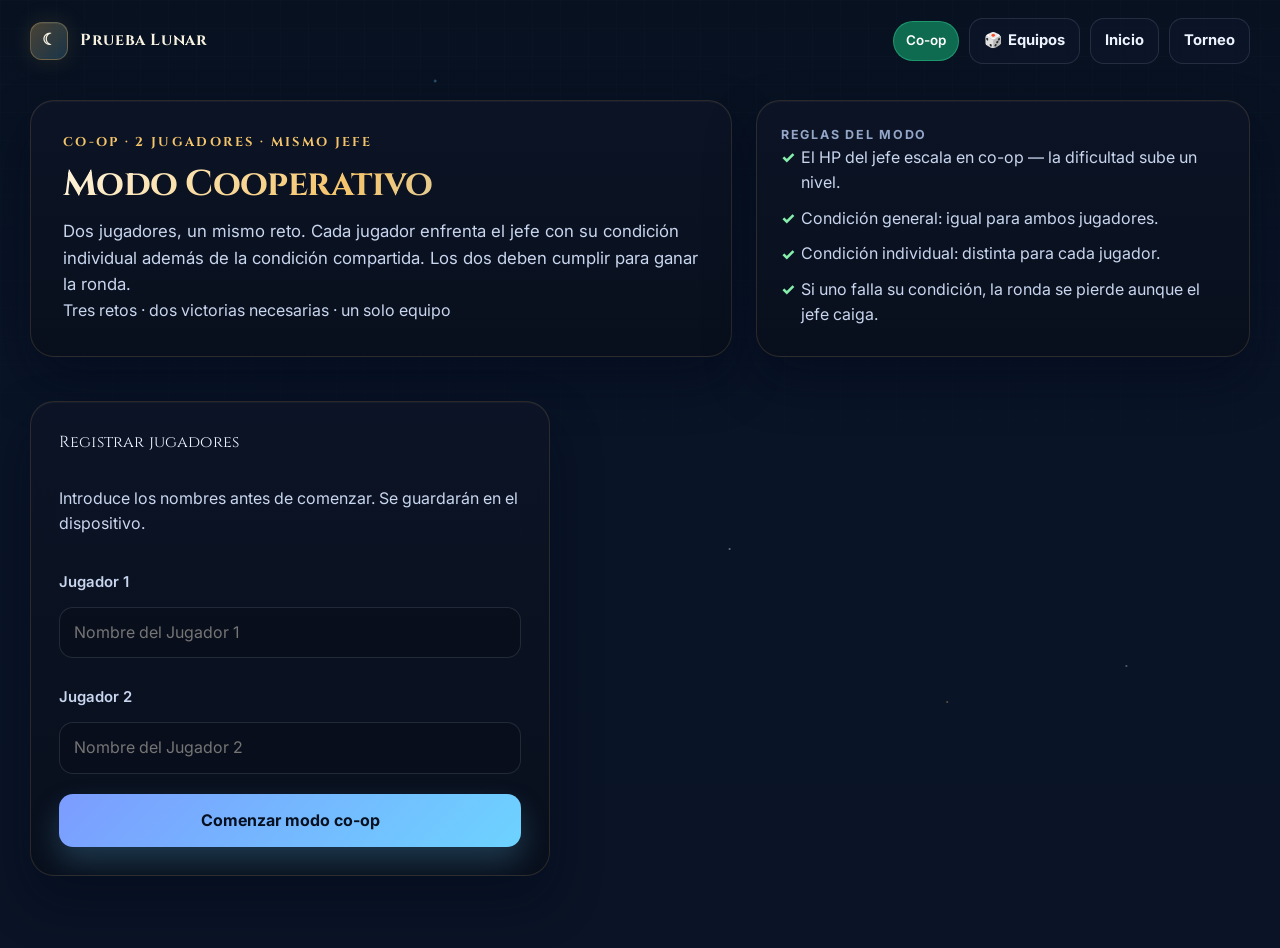
==== commit 167050fd: "Add team-generator modal, styles and data Introduce a new team generator feature: updates README wit" ====
--- a/cooperativo.html
+++ b/cooperativo.html
@@ -12,290 +12,32 @@
   <link rel="stylesheet" href="assets/css/layout.css">
   <link rel="stylesheet" href="assets/css/components.css">
   <link rel="stylesheet" href="assets/css/modes.css">
+  <link rel="manifest" href="manifest.json">
+  <meta name="theme-color" content="#0a0e15">
+  <meta name="apple-mobile-web-app-capable" content="yes">
+  <meta name="apple-mobile-web-app-status-bar-style" content="black-translucent">
+  <meta name="apple-mobile-web-app-title" content="Prueba Lunar">
+  <link rel="apple-touch-icon" href="assets/icons/icon.svg">
+  <link rel="icon" type="image/svg+xml" href="assets/icons/icon.svg">
 </head>
 
-<body>
-  <div class="site-shell">
-    <header class="topbar">
-      <a class="brand" href="index.html">
-        <span class="brand-mark" aria-hidden="true">☾</span>
-        <span>Prueba Lunar</span>
-      </a>
-      <div class="topbar-actions">
-        <span class="status-chip status-chip-live">Co-op</span>
-        <a class="btn btn-ghost btn-sm" href="index.html">Inicio</a>
-        <a class="btn btn-ghost btn-sm" href="torneo.html">Torneo</a>
-      </div>
-    </header>
-
-    <div id="coop-live-region" class="sr-only" aria-live="polite" aria-atomic="true"></div>
-
-    <!-- ── Pantalla de configuración ─────────────────────────────────── -->
-    <main id="coop-setup" class="page-wrap coop-setup-wrap">
-      <section class="hero hero-landing">
-        <div class="hero-copy">
-          <div class="eyebrow">Co-op · 2 jugadores · mismo jefe</div>
-          <h1 class="hero-title">Modo Cooperativo</h1>
-          <p class="hero-text">
-            Dos jugadores, un mismo reto. Cada jugador enfrenta el jefe con su condición individual
-            además de la condición compartida. Los dos deben cumplir para ganar la ronda.
-          </p>
-          <p class="hero-note">Tres retos · dos victorias necesarias · un solo equipo</p>
-        </div>
-
-        <aside class="hero-panel" aria-label="Reglas del modo cooperativo">
-          <div class="panel-kicker">Reglas del modo</div>
-          <ul class="live-shortcuts-list">
-            <li>El HP del jefe escala en co-op — la dificultad sube un nivel.</li>
-            <li>Condición general: igual para ambos jugadores.</li>
-            <li>Condición individual: distinta para cada jugador.</li>
-            <li>Si uno falla su condición, la ronda se pierde aunque el jefe caiga.</li>
-          </ul>
-        </aside>
-      </section>
-
-      <div class="panel-card coop-setup-card">
-        <div class="panel-title">Registrar jugadores</div>
-        <p class="mode-selector-copy">Introduce los nombres antes de comenzar. Se guardarán en el dispositivo.</p>
-
-        <div class="coop-setup-fields">
-          <div class="coop-setup-field">
-            <label class="form-label" for="input-player1">Jugador 1</label>
-            <input class="form-input" id="input-player1" type="text" placeholder="Nombre del Jugador 1" autocomplete="off" maxlength="40">
-          </div>
-          <div class="coop-setup-field">
-            <label class="form-label" for="input-player2">Jugador 2</label>
-            <input class="form-input" id="input-player2" type="text" placeholder="Nombre del Jugador 2" autocomplete="off" maxlength="40">
-          </div>
-        </div>
-
-        <button class="btn btn-gold coop-setup-btn" id="btn-coop-start" type="button">Comenzar modo co-op</button>
-      </div>
-    </main>
-
-    <!-- ── Pantalla de juego ─────────────────────────────────────────── -->
-    <main id="coop-game" class="page-wrap page-dashboard" hidden>
-
-      <section class="hero hero-dashboard">
-        <div class="hero-copy">
-          <div class="eyebrow">Modo Cooperativo · Prueba Lunar v4.1.0</div>
-          <h1 class="hero-title">Prueba Lunar</h1>
-          <p class="hero-text">
-            <span id="coop-hero-p1-name">Jugador 1</span>
-            <span class="coop-hero-sep" aria-hidden="true"> &amp; </span>
-            <span id="coop-hero-p2-name">Jugador 2</span>
-          </p>
-          <div class="hero-actions">
-            <div class="prize-pill"><span aria-hidden="true">☾</span><span>Premio: Bendición Lunar</span></div>
-            <div class="mode-badge">Co-op · dificultad escalada</div>
-          </div>
-          <p class="hero-note">Tres retos · dos victorias necesarias · persistencia local</p>
-        </div>
-
-        <aside class="hero-panel live-flow-card" aria-label="Atajos de teclado cooperativo">
-          <div>
-            <p class="panel-kicker">Atajos de teclado</p>
-            <ul class="live-shortcuts-list">
-              <li><kbd>S</kbd> sortear reto</li>
-              <li><kbd>Espacio</kbd> iniciar o pausar tiempo</li>
-              <li><kbd>R</kbd> reiniciar ronda</li>
-              <li><kbd>1</kbd> ciclar resultado de Jugador 1</li>
-              <li><kbd>2</kbd> ciclar resultado de Jugador 2</li>
-            </ul>
-          </div>
-        </aside>
-      </section>
-
-      <div class="warning-box">
-        <span class="warning-symbol" aria-hidden="true">⚠</span>
-        <span>El HP de los jefes escala en co-op · dificultad difícil se trata como extremo · extremo añade condición extra.</span>
-      </div>
-
-      <!-- Marcador -->
-      <section class="scoreboard">
-        <div class="rounds-row">
-          <div class="round-orb" id="coop-orb1">
-            <span class="orb-icon" id="coop-orb1-icon">I</span>
-            <span class="orb-label">RETO</span>
-          </div>
-          <div class="round-orb" id="coop-orb2">
-            <span class="orb-icon" id="coop-orb2-icon">II</span>
-            <span class="orb-label">RETO</span>
-          </div>
-          <div class="round-orb" id="coop-orb3">
-            <span class="orb-icon" id="coop-orb3-icon">III</span>
-            <span class="orb-label">RETO</span>
-          </div>
-        </div>
-
-        <div class="score-center">
-          <div class="score-nums" id="coop-score-nums">0 · 0</div>
-          <div class="score-caption">victorias · derrotas</div>
-          <div class="score-needed">necesita 2 victorias</div>
-        </div>
-
-        <div class="status-box">
-          <div class="status-title">Estado actual</div>
-          <div id="coop-status" class="status-label">En curso...</div>
-        </div>
-      </section>
-
-      <!-- Banner de resultado -->
-      <div id="coop-result-banner" class="result-banner" aria-live="polite" aria-atomic="true">
-        <div class="banner-icon" id="coop-banner-icon">☾</div>
-        <div class="banner-title" id="coop-banner-title"></div>
-        <div class="banner-sub" id="coop-banner-sub"></div>
-      </div>
-
-      <!-- Controles -->
-      <section class="panel-card controls-panel">
-        <div class="section-heading">
-          <div>
-            <p class="eyebrow">Configuración</p>
-            <h2 class="section-title">Prepara el siguiente reto</h2>
-          </div>
-        </div>
-        <div class="controls">
-          <button class="btn btn-gold" id="coop-btn-shuffle" type="button">Sortear reto</button>
-          <button class="btn btn-ghost" id="coop-btn-reset-round" type="button">Reiniciar ronda</button>
-          <button class="btn btn-ghost" id="coop-btn-change-players" type="button">Cambiar jugadores</button>
-        </div>
-      </section>
-
-      <section class="roulette-panel" aria-label="Ruleta de jefes cooperativa">
-        <div class="roulette-heading">
-          <div>
-            <div class="roulette-title">Ruleta Lunar</div>
-            <div class="roulette-subtitle" id="coop-roulette-status" aria-live="polite">
-              La rueda está lista para elegir la próxima leyenda.
-            </div>
-          </div>
-        </div>
-        <div class="roulette-stage">
-          <div class="roulette-pointer" aria-hidden="true">▼</div>
-          <div class="roulette-wheel-shell">
-            <div class="roulette-wheel" id="coop-roulette-wheel">
-              <div class="roulette-center">☾</div>
-            </div>
-          </div>
-        </div>
-      </section>
-
-      <!-- Tarjeta del reto -->
-      <section class="experience-grid">
-        <div class="challenge-wrap" style="grid-column: 1 / -1">
-          <div class="challenge-card">
-            <div class="card-header">
-              <div class="round-badge" id="coop-round-badge">1</div>
-              <span class="type-tag" id="coop-type-tag">-</span>
-              <span class="diff-badge" id="coop-diff-tag">-</span>
-              <span class="diff-badge diff-extremo coop-scale-badge" id="coop-scale-badge" hidden aria-label="Dificultad escalada por co-op">Co-op ↑</span>
-            </div>
-
-            <div class="card-body">
-              <!-- Estado vacío -->
-              <div id="coop-empty-state" class="coop-empty-state">
-                <p>Sortea el reto para comenzar la ronda.</p>
-                <p class="coop-empty-hint">Pulsa <kbd>S</kbd> o el botón <strong>Sortear reto</strong>.</p>
-              </div>
-
-              <!-- Información del jefe (oculta hasta sortear) -->
-              <div id="coop-boss-info" hidden>
-                <div class="enemy-banner">
-                  <div class="enemy-icon" id="coop-enemy-icon">👁</div>
-                  <div>
-                    <div class="enemy-name" id="coop-enemy-name">Leyenda Local</div>
-                    <div class="enemy-region" id="coop-enemy-region">Región · Tipo</div>
-                  </div>
-                </div>
-
-                <div class="challenge-name" id="coop-challenge-title">-</div>
-                <div class="challenge-desc" id="coop-challenge-desc">-</div>
-
-                <div class="mechanic-tip">
-                  <span class="tip-symbol" aria-hidden="true">💡</span>
-                  <span id="coop-tip-text"></span>
-                </div>
-
-                <!-- Condiciones generales (ambos jugadores) -->
-                <div class="conditions">
-                  <div class="conditions-title">Condiciones del reto — ambos jugadores</div>
-                  <ul id="coop-general-conditions"></ul>
-                </div>
-
-                <!-- Condiciones individuales -->
-                <div class="coop-individual-section">
-                  <div class="conditions-title">Condición individual por jugador</div>
-                  <div class="coop-individual-grid">
-                    <div class="coop-player-slot">
-                      <div class="coop-player-slot-label" id="coop-p1-label">Jugador 1</div>
-                      <div class="coop-player-slot-text" id="coop-p1-condition">—</div>
-                    </div>
-                    <div class="coop-player-slot coop-player-slot-alt">
-                      <div class="coop-player-slot-label" id="coop-p2-label">Jugador 2</div>
-                      <div class="coop-player-slot-text" id="coop-p2-condition">—</div>
-                    </div>
-                  </div>
-                </div>
-
-                <!-- Cronómetro -->
-                <div class="time-section">
-                  <div class="time-limit-box">
-                    <div class="time-limit-title">Tiempo límite</div>
-                    <div class="time-limit-value" id="coop-time-limit-value">—</div>
-                  </div>
-
-                  <div class="timer-box">
-                    <div class="timer-label">Tiempo del reto</div>
-                    <div class="timer-display" id="coop-timer-display" role="timer" aria-live="off">06:00<small>.0</small></div>
-                    <div class="timer-actions">
-                      <button class="btn btn-gold" id="coop-btn-start-timer" type="button">Iniciar tiempo</button>
-                      <button class="btn btn-ghost" id="coop-btn-reset-timer" type="button">Reiniciar tiempo</button>
-                    </div>
-                  </div>
-                </div>
-
-                <!-- Botones de resultado por jugador -->
-                <div class="coop-result-grid" id="coop-result-grid">
-                  <div class="coop-result-player">
-                    <div class="coop-result-player-name" id="coop-result-p1-name">Jugador 1</div>
-                    <div class="coop-result-btns">
-                      <button class="btn-win" id="coop-btn-p1-win" type="button">Cumplió</button>
-                      <button class="btn-lose" id="coop-btn-p1-lose" type="button">Falló</button>
-                    </div>
-                    <div class="coop-result-status" id="coop-result-p1-status" aria-live="polite">Pendiente</div>
-                  </div>
-
-                  <div class="coop-result-player">
-                    <div class="coop-result-player-name" id="coop-result-p2-name">Jugador 2</div>
-                    <div class="coop-result-btns">
-                      <button class="btn-win" id="coop-btn-p2-win" type="button">Cumplió</button>
-                      <button class="btn-lose" id="coop-btn-p2-lose" type="button">Falló</button>
-                    </div>
-                    <div class="coop-result-status" id="coop-result-p2-status" aria-live="polite">Pendiente</div>
-                  </div>
-                </div>
-
-              </div><!-- /coop-boss-info -->
-            </div><!-- /card-body -->
-          </div><!-- /challenge-card -->
-        </div>
-      </section>
-
-      <div class="progress-dots">
-        <div class="dot" id="coop-dot0"></div>
-        <div class="dot" id="coop-dot1"></div>
-        <div class="dot" id="coop-dot2"></div>
-      </div>
-
-      <div class="divider-ornament">Prueba Lunar v4.1.0</div>
-      <div class="footer">Prueba Lunar v4.1.0 · Modo Cooperativo</div>
-
-    </main><!-- /coop-game -->
-  </div>
-
+<body data-mode="coop">
+  <div id="app-root" class="site-shell"></div>
+  <noscript>Necesitas habilitar JavaScript para usar la Prueba Lunar.</noscript>
+  <script src="assets/js/data/characters.js" defer></script>
+  <script src="assets/js/features/team-generator.js" defer></script>
   <script src="assets/js/data.local.js" defer></script>
   <script src="assets/js/features/coop-mode.js" defer></script>
+  <script>
+    // Registro del Service Worker · activa funcionamiento offline e instalación PWA.
+    if ('serviceWorker' in navigator) {
+      window.addEventListener('load', () => {
+        navigator.serviceWorker.register('sw.js').catch(err => {
+          console.warn('[PWA] Service Worker no registrado:', err);
+        });
+      });
+    }
+  </script>
 </body>
 
 </html>
--- a/assets/css/layout.css
+++ b/assets/css/layout.css
@@ -44,6 +44,34 @@
 
 .hero-dashboard {
   grid-template-columns: 1.45fr 0.85fr;
+}
+
+.hero-compact {
+  display: flex;
+  flex-wrap: wrap;
+  align-items: center;
+  justify-content: space-between;
+  gap: 16px;
+  padding: 16px 22px;
+  margin: 10px 0 14px;
+}
+
+.hero-compact-titles {
+  flex: 1 1 280px;
+  min-width: 0;
+}
+
+.hero-compact-tags {
+  display: flex;
+  flex-wrap: wrap;
+  gap: 10px;
+  align-items: center;
+}
+
+@media (max-width: 560px) {
+  .hero-compact {
+    padding: 14px 16px;
+  }
 }
 
 .hero-copy {
--- a/assets/css/components.css
+++ b/assets/css/components.css
@@ -791,6 +791,62 @@
   color: var(--text-soft);
 }
 
+/* ── Info expandida del jefe (elementos, drops) ───────────────────── */
+.boss-extended-info-slot {
+  margin-bottom: 16px;
+}
+
+.boss-extended-info {
+  display: flex;
+  flex-direction: column;
+  gap: 8px;
+  padding: 12px 14px;
+  border-radius: 14px;
+  background: rgba(244, 197, 107, 0.06);
+  border: 1px solid rgba(244, 197, 107, 0.18);
+}
+
+.boss-extended-row {
+  display: flex;
+  flex-wrap: wrap;
+  align-items: center;
+  gap: 8px 10px;
+  font-size: 0.92rem;
+  color: var(--text-soft);
+}
+
+.boss-extended-label {
+  font-weight: 700;
+  color: var(--text-strong, #f4f4f5);
+  min-width: 72px;
+  letter-spacing: 0.02em;
+}
+
+.boss-extended-chips {
+  display: flex;
+  flex-wrap: wrap;
+  gap: 6px;
+}
+
+.element-chip {
+  display: inline-flex;
+  align-items: center;
+  gap: 4px;
+  padding: 3px 10px;
+  border-radius: 999px;
+  font-size: 0.82rem;
+  font-weight: 600;
+  background: rgba(255, 255, 255, 0.06);
+  border: 1px solid rgba(255, 255, 255, 0.12);
+  color: var(--text-strong, #f4f4f5);
+}
+
+.boss-extended-drops {
+  font-style: italic;
+  opacity: 0.95;
+}
+
+
 .round-intro-banner {
   margin: 0 0 16px;
   padding: 16px;
@@ -1379,6 +1435,199 @@
   background: linear-gradient(135deg, #7f1d1d, #991b1b);
   box-shadow: 0 0 0 2px rgba(248, 113, 113, 0.45);
   color: #fecaca;
+}
+
+/* ── Modo amable: toggle junto a "Sortear reto" ────────────────────── */
+.friendly-mode-toggle {
+  display: inline-flex;
+  align-items: center;
+  gap: 6px;
+  border: 1px solid var(--line);
+  transition: background 0.18s ease, border-color 0.18s ease,
+              color 0.18s ease, box-shadow 0.18s ease, transform 0.18s ease;
+}
+
+.friendly-mode-toggle .friendly-mode-label {
+  font-weight: 700;
+  letter-spacing: 0.01em;
+}
+
+.friendly-mode-toggle:hover {
+  border-color: rgba(251, 113, 133, 0.55);
+  color: var(--text);
+}
+
+.friendly-mode-toggle:focus-visible {
+  outline: 2px solid rgba(251, 113, 133, 0.7);
+  outline-offset: 2px;
+}
+
+.friendly-mode-toggle.is-active {
+  background: linear-gradient(135deg,
+    rgba(251, 113, 133, 0.22),
+    rgba(157, 123, 255, 0.22));
+  border-color: rgba(251, 113, 133, 0.6);
+  color: #ffe4ea;
+  box-shadow: 0 0 0 1px rgba(251, 113, 133, 0.4),
+              0 10px 24px rgba(251, 113, 133, 0.18);
+}
+
+.friendly-mode-toggle.is-active::after {
+  content: 'ON';
+  margin-left: 4px;
+  padding: 2px 6px;
+  border-radius: 999px;
+  background: rgba(251, 113, 133, 0.32);
+  color: #fff;
+  font-size: 0.7rem;
+  font-weight: 800;
+  letter-spacing: 0.04em;
+}
+
+/* ── Modo amable: chip indicador en el card-header del reto ────────── */
+.friendly-active-chip {
+  display: inline-flex;
+  align-items: center;
+  gap: 4px;
+  padding: 4px 10px;
+  border-radius: 999px;
+  background: linear-gradient(135deg,
+    rgba(251, 113, 133, 0.22),
+    rgba(157, 123, 255, 0.22));
+  border: 1px solid rgba(251, 113, 133, 0.5);
+  color: #ffe4ea;
+  font-size: 0.75rem;
+  font-weight: 700;
+  letter-spacing: 0.02em;
+  box-shadow: 0 0 0 1px rgba(251, 113, 133, 0.25);
+  animation: friendly-chip-in 0.28s ease;
+}
+
+.friendly-active-chip[hidden] {
+  display: none;
+}
+
+@keyframes friendly-chip-in {
+  from { opacity: 0; transform: translateY(-4px); }
+  to   { opacity: 1; transform: translateY(0); }
+}
+
+/* ── Modo amable: marcado visual de las condiciones del reto ───────── */
+/* Cuando el filtro está activo, las condiciones del reto en pantalla
+   adoptan el recuadro rosa/violeta del chip para que el jugador entienda
+   que provienen del pool filtrado. */
+body.friendly-mode-active #c-conditions li,
+body.friendly-mode-active #coop-general-conditions li {
+  position: relative;
+  border-radius: 10px;
+  padding: 8px 12px 8px 32px;
+  margin: 6px 0;
+  background: linear-gradient(135deg,
+    rgba(251, 113, 133, 0.14),
+    rgba(157, 123, 255, 0.14));
+  border: 1px solid rgba(251, 113, 133, 0.42);
+  color: #ffe4ea;
+  list-style: none;
+  box-shadow: 0 0 0 1px rgba(251, 113, 133, 0.18);
+  animation: friendly-chip-in 0.28s ease;
+}
+
+body.friendly-mode-active #c-conditions li::before,
+body.friendly-mode-active #coop-general-conditions li::before {
+  content: '❤';
+  position: absolute;
+  left: 11px;
+  top: 50%;
+  transform: translateY(-50%);
+  font-size: 0.78rem;
+  color: rgba(251, 113, 133, 0.95);
+}
+
+/* En co-op las condiciones individuales son <div>, no <li> */
+body.friendly-mode-active .coop-player-slot-text {
+  position: relative;
+  border-radius: 10px;
+  padding: 8px 12px 8px 32px;
+  background: linear-gradient(135deg,
+    rgba(251, 113, 133, 0.14),
+    rgba(157, 123, 255, 0.14));
+  border: 1px solid rgba(251, 113, 133, 0.42);
+  color: #ffe4ea;
+  box-shadow: 0 0 0 1px rgba(251, 113, 133, 0.18);
+  animation: friendly-chip-in 0.28s ease;
+}
+
+body.friendly-mode-active .coop-player-slot-text::before {
+  content: '❤';
+  position: absolute;
+  left: 11px;
+  top: 50%;
+  transform: translateY(-50%);
+  font-size: 0.78rem;
+  color: rgba(251, 113, 133, 0.95);
+}
+
+/* ── Co-op: botón de re-roll por jugador ───────────────────────────── */
+.coop-reroll-btn {
+  display: inline-flex;
+  align-items: center;
+  justify-content: center;
+  gap: 8px;
+  margin-top: 10px;
+  padding: 8px 12px;
+  border-radius: 12px;
+  border: 1px solid rgba(124, 156, 255, 0.32);
+  background: rgba(124, 156, 255, 0.12);
+  color: var(--text);
+  font-weight: 700;
+  font-size: 0.88rem;
+  cursor: pointer;
+  transition: background 0.18s ease, border-color 0.18s ease,
+              color 0.18s ease, transform 0.18s ease, opacity 0.18s ease;
+}
+
+.coop-reroll-btn .coop-reroll-icon {
+  display: inline-flex;
+  font-size: 1rem;
+  transition: transform 0.4s ease;
+}
+
+.coop-reroll-btn:hover:not(:disabled) {
+  background: rgba(124, 156, 255, 0.2);
+  border-color: rgba(124, 156, 255, 0.55);
+  transform: translateY(-1px);
+}
+
+.coop-reroll-btn:hover:not(:disabled) .coop-reroll-icon {
+  transform: rotate(180deg);
+}
+
+.coop-reroll-btn:focus-visible {
+  outline: 2px solid rgba(124, 156, 255, 0.7);
+  outline-offset: 2px;
+}
+
+.coop-reroll-btn:disabled {
+  cursor: not-allowed;
+  opacity: 0.55;
+  transform: none;
+}
+
+.coop-reroll-btn.is-used {
+  background: rgba(15, 23, 42, 0.55);
+  border-color: rgba(148, 163, 184, 0.28);
+  color: var(--text-muted);
+  opacity: 0.7;
+}
+
+.coop-reroll-btn.is-used .coop-reroll-text {
+  text-decoration: line-through;
+  text-decoration-color: rgba(148, 163, 184, 0.6);
+}
+
+.coop-reroll-btn.is-used .coop-reroll-icon {
+  filter: grayscale(1);
+  opacity: 0.7;
 }
 
 @media (max-width: 560px) {
@@ -1412,4 +1661,732 @@
   .tournament-summary-grid {
     grid-template-columns: 1fr;
   }
-}+}
+
+/* ── Hero compacto ─────────────────────────────────────────────────── */
+/* Versión reducida del hero para liberar espacio vertical y subir
+   el área jugable al primer pliegue. */
+.hero-compact .hero-title {
+  font-size: clamp(1.4rem, 2vw, 1.9rem);
+  margin: 4px 0 0;
+}
+
+.hero-compact .eyebrow {
+  font-size: 0.72rem;
+}
+
+.hero-compact-subtitle {
+  margin: 6px 0 0;
+  color: var(--text-soft);
+  font-size: 0.95rem;
+}
+
+.coop-hero-sep {
+  color: var(--text-muted);
+}
+
+/* ── Acordeón de info contextual ───────────────────────────────────── */
+/* Reglas, avisos y atajos viven plegados aquí al final, fuera del
+   flujo de juego, accesibles cuando hagan falta. */
+.info-accordion {
+  margin: 20px 0;
+  border-radius: var(--radius-md);
+  border: 1px solid var(--line);
+  background: var(--surface);
+  overflow: hidden;
+}
+
+.info-accordion-summary {
+  display: flex;
+  align-items: center;
+  gap: 10px;
+  padding: 14px 18px;
+  cursor: pointer;
+  font-weight: 700;
+  color: var(--text-soft);
+  list-style: none;
+  user-select: none;
+  transition: background 0.18s ease, color 0.18s ease;
+}
+
+.info-accordion-summary::-webkit-details-marker {
+  display: none;
+}
+
+.info-accordion-summary:hover {
+  background: rgba(124, 156, 255, 0.06);
+  color: var(--text);
+}
+
+.info-accordion-summary:focus-visible {
+  outline: 2px solid rgba(124, 156, 255, 0.6);
+  outline-offset: -2px;
+}
+
+.info-accordion-icon {
+  font-size: 1.05rem;
+}
+
+.info-accordion-title {
+  flex: 1;
+  letter-spacing: 0.01em;
+}
+
+.info-accordion-chevron {
+  font-size: 0.9rem;
+  color: var(--text-muted);
+  transition: transform 0.22s ease;
+}
+
+.info-accordion[open] > .info-accordion-summary .info-accordion-chevron {
+  transform: rotate(180deg);
+}
+
+.info-accordion-body {
+  padding: 4px 18px 18px;
+  display: flex;
+  flex-direction: column;
+  gap: 14px;
+  animation: info-accordion-in 0.22s ease;
+}
+
+.info-accordion-body .warning-box {
+  margin: 0;
+}
+
+.info-accordion-grid {
+  display: grid;
+  gap: 14px;
+  grid-template-columns: repeat(auto-fit, minmax(260px, 1fr));
+}
+
+.info-accordion-body .panel-card {
+  padding: 16px 18px;
+}
+
+@keyframes info-accordion-in {
+  from { opacity: 0; transform: translateY(-4px); }
+  to   { opacity: 1; transform: translateY(0); }
+}
+/* ── Generador de equipos: trigger en topbar ───────────────────────── */
+.tg-trigger {
+  display: inline-flex;
+  align-items: center;
+  gap: 6px;
+}
+
+@media (max-width: 560px) {
+  .tg-trigger-label {
+    display: none;
+  }
+}
+
+/* ── Generador de equipos: modal ───────────────────────────────────── */
+.tg-root {
+  position: fixed;
+  inset: 0;
+  z-index: 9999;
+  display: none;
+  align-items: center;
+  justify-content: center;
+  padding: 20px;
+}
+
+.tg-root.is-open {
+  display: flex;
+  animation: tg-fade-in 0.2s ease;
+}
+
+body.tg-modal-open {
+  overflow: hidden;
+}
+
+.tg-backdrop {
+  position: absolute;
+  inset: 0;
+  background: rgba(5, 8, 20, 0.78);
+  backdrop-filter: blur(6px);
+  -webkit-backdrop-filter: blur(6px);
+}
+
+.tg-modal {
+  position: relative;
+  width: min(880px, 100%);
+  max-height: 90vh;
+  display: flex;
+  flex-direction: column;
+  border-radius: var(--radius-lg, 16px);
+  border: 1px solid var(--line);
+  background: var(--surface-strong, #111c34);
+  box-shadow: 0 30px 80px rgba(0, 0, 0, 0.55);
+  animation: tg-pop-in 0.25s cubic-bezier(0.2, 0.8, 0.3, 1.2);
+  overflow: hidden;
+}
+
+.tg-header {
+  display: flex;
+  align-items: center;
+  justify-content: space-between;
+  padding: 16px 20px;
+  border-bottom: 1px solid var(--line);
+  background: rgba(124, 156, 255, 0.06);
+}
+
+.tg-title {
+  margin: 0;
+  font-size: 1.15rem;
+  font-family: 'Cinzel', serif;
+  color: var(--text);
+  display: inline-flex;
+  align-items: center;
+  gap: 8px;
+}
+
+.tg-close {
+  border: 0;
+  background: transparent;
+  color: var(--text-muted);
+  font-size: 1.6rem;
+  line-height: 1;
+  cursor: pointer;
+  padding: 4px 12px;
+  border-radius: 8px;
+  transition: background 0.18s ease, color 0.18s ease;
+}
+
+.tg-close:hover {
+  background: rgba(255, 255, 255, 0.06);
+  color: var(--text);
+}
+
+/* ── Tabs ─────────────────────────────────────────────────────────── */
+.tg-tabs {
+  display: flex;
+  border-bottom: 1px solid var(--line);
+  background: rgba(15, 23, 42, 0.4);
+}
+
+.tg-tab {
+  flex: 1;
+  padding: 12px 18px;
+  border: 0;
+  background: transparent;
+  color: var(--text-muted);
+  font-size: 0.92rem;
+  font-weight: 700;
+  cursor: pointer;
+  position: relative;
+  transition: color 0.18s ease, background 0.18s ease;
+}
+
+.tg-tab:hover {
+  color: var(--text);
+  background: rgba(124, 156, 255, 0.05);
+}
+
+.tg-tab.is-active {
+  color: var(--text);
+}
+
+.tg-tab.is-active::after {
+  content: '';
+  position: absolute;
+  left: 18px;
+  right: 18px;
+  bottom: 0;
+  height: 2px;
+  border-radius: 2px 2px 0 0;
+  background: linear-gradient(90deg, var(--accent, #9d7bff), #f4c56b);
+}
+
+.tg-body {
+  flex: 1;
+  overflow-y: auto;
+  padding: 20px;
+}
+
+.tg-pane {
+  display: block;
+}
+
+.tg-pane[hidden] {
+  display: none;
+}
+
+/* ── Field groups, segmented controls, chips ──────────────────────── */
+.tg-field-group {
+  margin-bottom: 18px;
+}
+
+.tg-field-label {
+  margin: 0 0 8px;
+  font-size: 0.78rem;
+  font-weight: 700;
+  text-transform: uppercase;
+  letter-spacing: 0.12em;
+  color: var(--text-muted);
+}
+
+.tg-segmented {
+  display: inline-flex;
+  border-radius: 10px;
+  background: rgba(15, 23, 42, 0.6);
+  padding: 4px;
+  gap: 4px;
+  flex-wrap: wrap;
+}
+
+.tg-seg {
+  border: 0;
+  background: transparent;
+  color: var(--text-soft);
+  padding: 8px 14px;
+  border-radius: 8px;
+  font-weight: 600;
+  cursor: pointer;
+  transition: background 0.18s ease, color 0.18s ease;
+}
+
+.tg-seg:hover {
+  color: var(--text);
+  background: rgba(255, 255, 255, 0.04);
+}
+
+.tg-seg.is-active {
+  background: linear-gradient(135deg, rgba(157, 123, 255, 0.3), rgba(244, 197, 107, 0.2));
+  color: var(--text);
+  box-shadow: 0 0 0 1px rgba(157, 123, 255, 0.5);
+}
+
+.tg-modality-panel {
+  margin: 6px 0 18px;
+  padding: 14px;
+  border-radius: 12px;
+  background: rgba(15, 23, 42, 0.45);
+  border: 1px solid var(--line);
+}
+
+.tg-helper {
+  margin: 0 0 10px;
+  font-size: 0.88rem;
+  color: var(--text-soft);
+}
+
+.tg-chip-row {
+  display: flex;
+  align-items: center;
+  flex-wrap: wrap;
+  gap: 6px;
+  margin: 10px 0;
+}
+
+.tg-chip-row-label {
+  font-size: 0.78rem;
+  font-weight: 700;
+  color: var(--text-muted);
+  text-transform: uppercase;
+  letter-spacing: 0.08em;
+  margin-right: 4px;
+}
+
+.tg-chip {
+  padding: 5px 11px;
+  border-radius: 999px;
+  border: 1px solid var(--line);
+  background: rgba(15, 23, 42, 0.5);
+  color: var(--text-soft);
+  font-size: 0.82rem;
+  font-weight: 600;
+  cursor: pointer;
+  transition: background 0.18s ease, border-color 0.18s ease, color 0.18s ease;
+}
+
+.tg-chip:hover {
+  border-color: rgba(157, 123, 255, 0.5);
+  color: var(--text);
+}
+
+.tg-chip.is-active {
+  background: rgba(157, 123, 255, 0.25);
+  border-color: rgba(157, 123, 255, 0.7);
+  color: var(--text);
+}
+
+.tg-chip-element[data-tg-element="pyro"].is-active   { background: rgba(239, 118, 55, 0.25); border-color: rgba(239, 118, 55, 0.7); }
+.tg-chip-element[data-tg-element="hydro"].is-active  { background: rgba(63, 177, 227, 0.25); border-color: rgba(63, 177, 227, 0.7); }
+.tg-chip-element[data-tg-element="anemo"].is-active  { background: rgba(116, 194, 168, 0.25); border-color: rgba(116, 194, 168, 0.7); }
+.tg-chip-element[data-tg-element="electro"].is-active{ background: rgba(175, 142, 193, 0.3); border-color: rgba(175, 142, 193, 0.8); }
+.tg-chip-element[data-tg-element="dendro"].is-active { background: rgba(124, 187, 58, 0.25); border-color: rgba(124, 187, 58, 0.7); }
+.tg-chip-element[data-tg-element="cryo"].is-active   { background: rgba(159, 215, 223, 0.25); border-color: rgba(159, 215, 223, 0.7); }
+.tg-chip-element[data-tg-element="geo"].is-active    { background: rgba(247, 167, 44, 0.25); border-color: rgba(247, 167, 44, 0.7); }
+
+.tg-actions {
+  display: flex;
+  gap: 10px;
+  margin-top: 6px;
+  flex-wrap: wrap;
+}
+
+/* ── Resultado del equipo ─────────────────────────────────────────── */
+.tg-result {
+  margin-top: 18px;
+}
+
+.tg-result-error {
+  padding: 12px 14px;
+  border-radius: 10px;
+  background: rgba(248, 113, 113, 0.15);
+  border: 1px solid rgba(248, 113, 113, 0.4);
+  color: #fecaca;
+  font-size: 0.9rem;
+}
+
+.tg-result-warning {
+  padding: 10px 14px;
+  border-radius: 10px;
+  background: rgba(244, 197, 107, 0.12);
+  border: 1px solid rgba(244, 197, 107, 0.4);
+  color: #f9e1ad;
+  font-size: 0.85rem;
+  margin-bottom: 14px;
+}
+
+.tg-team-grid {
+  display: grid;
+  grid-template-columns: repeat(4, 1fr);
+  gap: 12px;
+}
+
+@media (max-width: 700px) {
+  .tg-team-grid { grid-template-columns: repeat(2, 1fr); }
+}
+
+.tg-char-card {
+  display: flex;
+  flex-direction: column;
+  border-radius: 12px;
+  border: 1px solid var(--line);
+  background: linear-gradient(180deg, rgba(15, 23, 42, 0.7), rgba(15, 23, 42, 0.4));
+  overflow: hidden;
+  position: relative;
+  transition: transform 0.18s ease, box-shadow 0.18s ease;
+  animation: tg-card-in 0.3s ease;
+}
+
+.tg-char-card:hover {
+  transform: translateY(-2px);
+  box-shadow: 0 8px 20px rgba(0, 0, 0, 0.3),
+              0 0 0 1px var(--tg-elem-color, var(--accent));
+}
+
+.tg-char-portrait {
+  position: relative;
+  aspect-ratio: 1;
+  background: radial-gradient(circle at center, var(--tg-elem-color, var(--accent)) 0%, transparent 70%);
+  background-color: rgba(15, 23, 42, 0.6);
+  display: flex;
+  align-items: center;
+  justify-content: center;
+  overflow: hidden;
+}
+
+.tg-char-portrait img {
+  width: 100%;
+  height: 100%;
+  object-fit: cover;
+}
+
+.tg-char-portrait .tg-char-portrait-fallback {
+  display: none;
+  position: absolute;
+  inset: 0;
+  align-items: center;
+  justify-content: center;
+  background:
+    radial-gradient(circle at 30% 25%,
+      color-mix(in srgb, var(--tg-elem-color, #9d7bff) 45%, transparent) 0%,
+      transparent 55%),
+    linear-gradient(135deg,
+      color-mix(in srgb, var(--tg-elem-color, #9d7bff) 22%, #0f172a) 0%,
+      #0f172a 75%);
+}
+
+.tg-char-portrait.is-fallback .tg-char-portrait-fallback {
+  display: flex;
+}
+
+.tg-char-glyph {
+  font-size: 3.4rem;
+  color: var(--tg-elem-color, #9d7bff);
+  text-shadow:
+    0 0 18px color-mix(in srgb, var(--tg-elem-color, #9d7bff) 80%, transparent),
+    0 2px 6px rgba(0, 0, 0, 0.5);
+  filter: drop-shadow(0 0 6px color-mix(in srgb, var(--tg-elem-color, #9d7bff) 50%, transparent));
+  line-height: 1;
+}
+
+.tg-char-rarity {
+  position: absolute;
+  bottom: 6px;
+  left: 6px;
+  padding: 2px 6px;
+  border-radius: 6px;
+  background: rgba(0, 0, 0, 0.6);
+  font-size: 0.75rem;
+  color: #f4c56b;
+  letter-spacing: 0.05em;
+}
+
+.tg-char-info {
+  padding: 10px 12px;
+  display: flex;
+  flex-direction: column;
+  gap: 6px;
+}
+
+.tg-char-name {
+  font-weight: 700;
+  font-size: 0.92rem;
+  color: var(--text);
+  line-height: 1.2;
+  white-space: nowrap;
+  overflow: hidden;
+  text-overflow: ellipsis;
+}
+
+.tg-char-chips {
+  display: flex;
+  gap: 4px;
+  flex-wrap: wrap;
+}
+
+.tg-char-chip {
+  font-size: 0.7rem;
+  font-weight: 700;
+  padding: 2px 7px;
+  border-radius: 999px;
+  background: rgba(255, 255, 255, 0.06);
+  color: var(--text-soft);
+  letter-spacing: 0.02em;
+}
+
+.tg-char-chip-element {
+  background: color-mix(in srgb, var(--tg-elem-color, #9d7bff) 25%, transparent);
+  color: var(--text);
+}
+
+.tg-char-role {
+  font-size: 0.72rem;
+  color: var(--text-muted);
+  font-style: italic;
+}
+
+/* ── Tab Roster: grid + toolbar ───────────────────────────────────── */
+.tg-roster-toolbar {
+  display: grid;
+  grid-template-columns: 2fr repeat(4, 1fr);
+  gap: 8px;
+  margin-bottom: 12px;
+}
+
+@media (max-width: 700px) {
+  .tg-roster-toolbar { grid-template-columns: 1fr 1fr; }
+}
+
+.tg-search,
+.tg-select {
+  padding: 8px 10px;
+  border-radius: 8px;
+  border: 1px solid var(--line);
+  background: rgba(15, 23, 42, 0.7);
+  color: var(--text);
+  font-size: 0.88rem;
+}
+
+.tg-search:focus,
+.tg-select:focus {
+  outline: 2px solid rgba(157, 123, 255, 0.6);
+  outline-offset: 1px;
+}
+
+.tg-roster-bulk {
+  display: flex;
+  align-items: center;
+  gap: 8px;
+  margin-bottom: 12px;
+}
+
+.tg-roster-stats {
+  margin-left: auto;
+  font-size: 0.85rem;
+  color: var(--text-muted);
+}
+
+.tg-roster-grid {
+  display: grid;
+  grid-template-columns: repeat(auto-fill, minmax(220px, 1fr));
+  gap: 6px;
+  max-height: 45vh;
+  overflow-y: auto;
+  padding-right: 4px;
+}
+
+.tg-roster-item {
+  display: flex;
+  align-items: center;
+  gap: 8px;
+  padding: 8px 10px;
+  border-radius: 8px;
+  border: 1px solid var(--line);
+  background: rgba(15, 23, 42, 0.4);
+  cursor: pointer;
+  transition: background 0.18s ease, border-color 0.18s ease;
+  font-size: 0.85rem;
+}
+
+.tg-roster-item:hover {
+  background: rgba(124, 156, 255, 0.08);
+  border-color: rgba(124, 156, 255, 0.3);
+}
+
+.tg-roster-item.is-checked {
+  background: rgba(157, 123, 255, 0.12);
+  border-color: rgba(157, 123, 255, 0.5);
+}
+
+.tg-roster-item input[type="checkbox"] {
+  accent-color: var(--accent, #9d7bff);
+  cursor: pointer;
+}
+
+.tg-roster-item-name {
+  flex: 1;
+  font-weight: 600;
+  white-space: nowrap;
+  overflow: hidden;
+  text-overflow: ellipsis;
+}
+
+.tg-roster-item-tags {
+  display: flex;
+  gap: 3px;
+  flex-shrink: 0;
+}
+
+.tg-mini-chip {
+  font-size: 0.68rem;
+  padding: 1px 6px;
+  border-radius: 999px;
+  background: color-mix(in srgb, var(--tg-elem-color, rgba(255,255,255,0.08)) 30%, transparent);
+  color: var(--text-soft);
+  letter-spacing: 0.02em;
+  font-weight: 600;
+}
+
+/* ── Pegar lista de texto ─────────────────────────────────────────── */
+.tg-paste-block {
+  margin-top: 14px;
+  border-radius: 10px;
+  border: 1px solid var(--line);
+  background: rgba(15, 23, 42, 0.45);
+  overflow: hidden;
+}
+
+.tg-paste-summary {
+  padding: 10px 14px;
+  cursor: pointer;
+  font-weight: 700;
+  color: var(--text-soft);
+  list-style: none;
+}
+
+.tg-paste-summary::-webkit-details-marker {
+  display: none;
+}
+
+.tg-paste-body {
+  padding: 4px 14px 14px;
+}
+
+.tg-textarea {
+  width: 100%;
+  padding: 10px 12px;
+  border-radius: 8px;
+  border: 1px solid var(--line);
+  background: rgba(15, 23, 42, 0.7);
+  color: var(--text);
+  font-family: inherit;
+  font-size: 0.9rem;
+  resize: vertical;
+  min-height: 80px;
+}
+
+.tg-paste-actions {
+  display: flex;
+  gap: 8px;
+  margin-top: 10px;
+}
+
+.tg-paste-feedback {
+  margin-top: 12px;
+  padding: 10px 12px;
+  border-radius: 8px;
+  font-size: 0.85rem;
+}
+
+.tg-paste-feedback.is-ok {
+  background: rgba(116, 194, 168, 0.12);
+  border: 1px solid rgba(116, 194, 168, 0.4);
+  color: #d1f0e0;
+}
+
+.tg-paste-feedback.is-warn {
+  background: rgba(244, 197, 107, 0.12);
+  border: 1px solid rgba(244, 197, 107, 0.4);
+  color: #f9e1ad;
+}
+
+.tg-paste-warn {
+  color: #f9c074;
+  font-weight: 700;
+}
+
+/* ── Tab Ayuda ───────────────────────────────────────────────────── */
+.tg-help-title {
+  margin: 18px 0 8px;
+  font-family: 'Cinzel', serif;
+  font-size: 1rem;
+  color: var(--text);
+}
+
+.tg-help-title:first-child {
+  margin-top: 0;
+}
+
+.tg-help-list {
+  margin: 0 0 8px;
+  padding-left: 22px;
+  font-size: 0.92rem;
+  color: var(--text-soft);
+  line-height: 1.6;
+}
+
+.tg-help-list li {
+  margin-bottom: 6px;
+}
+
+/* ── Animaciones ──────────────────────────────────────────────────── */
+@keyframes tg-fade-in {
+  from { opacity: 0; }
+  to   { opacity: 1; }
+}
+
+@keyframes tg-pop-in {
+  from { opacity: 0; transform: translateY(10px) scale(0.96); }
+  to   { opacity: 1; transform: translateY(0) scale(1); }
+}
+
+@keyframes tg-card-in {
+  from { opacity: 0; transform: translateY(8px); }
+  to   { opacity: 1; transform: translateY(0); }
+}
